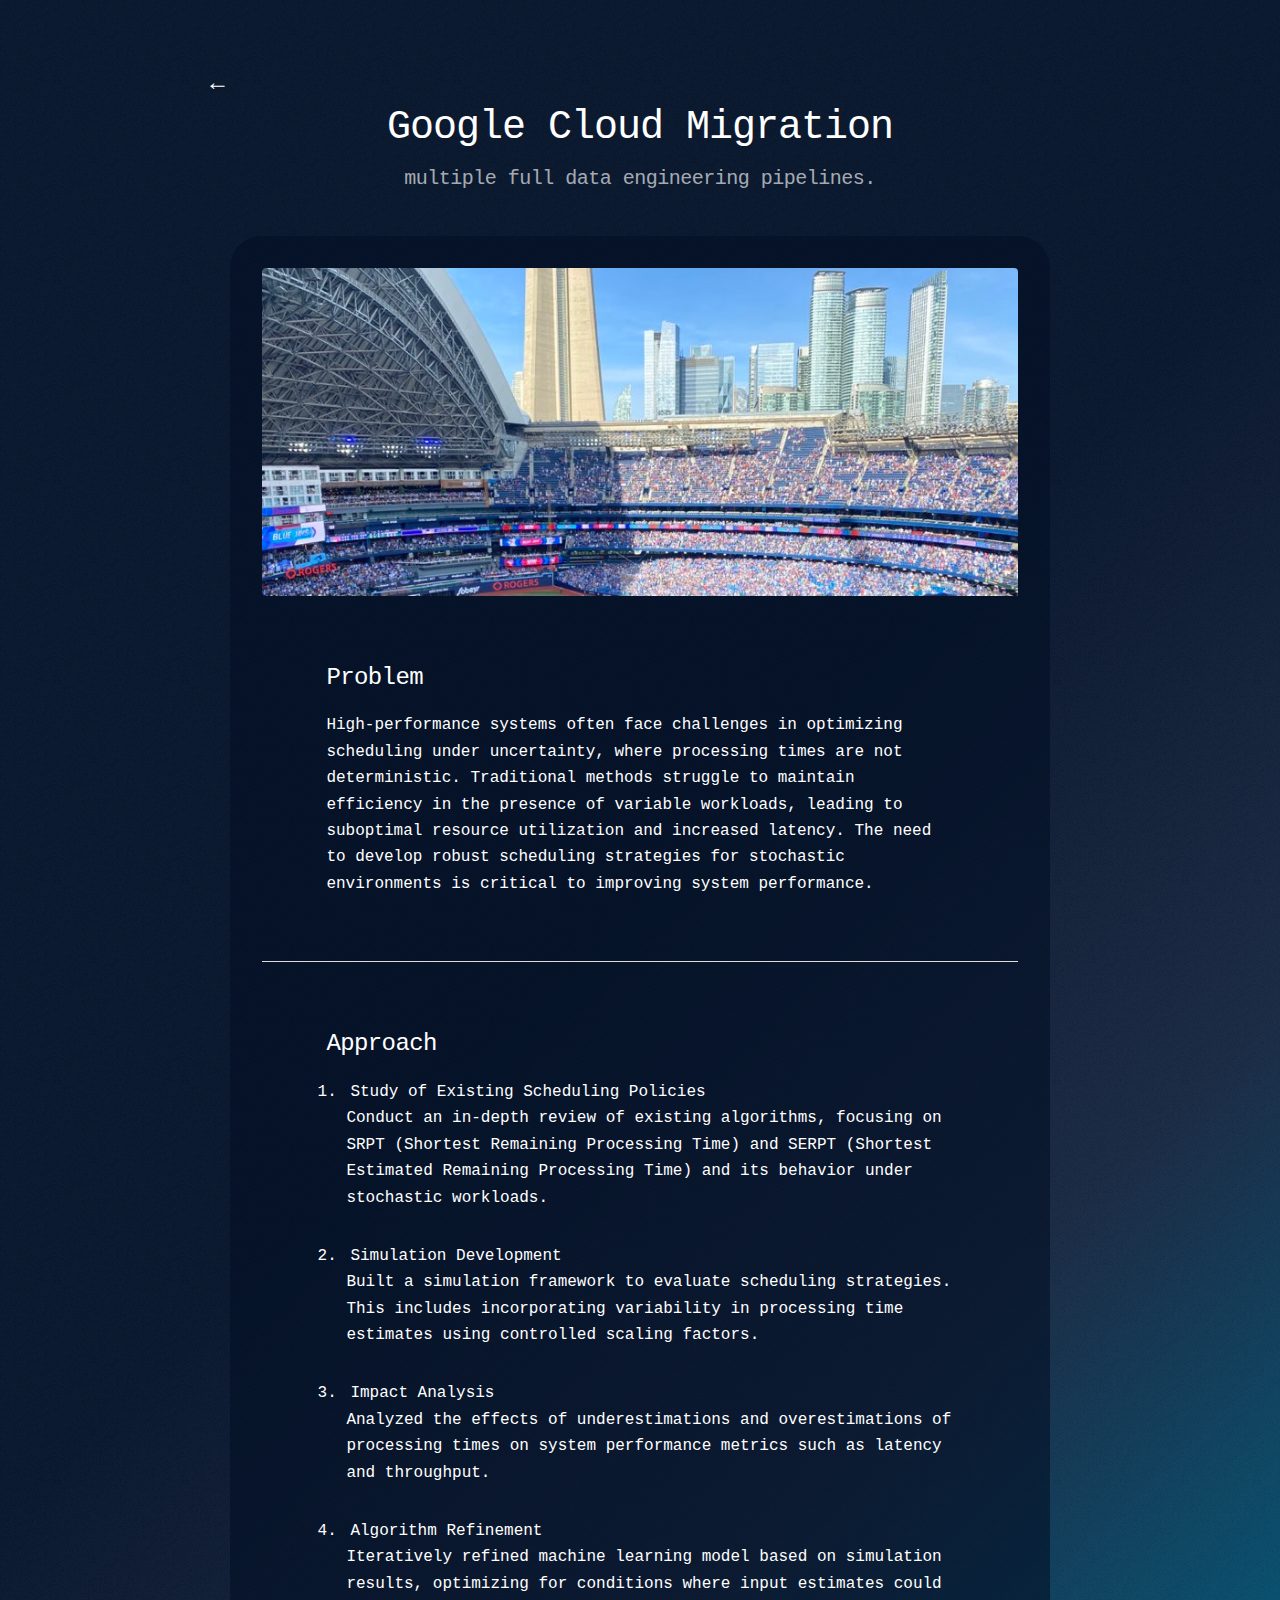
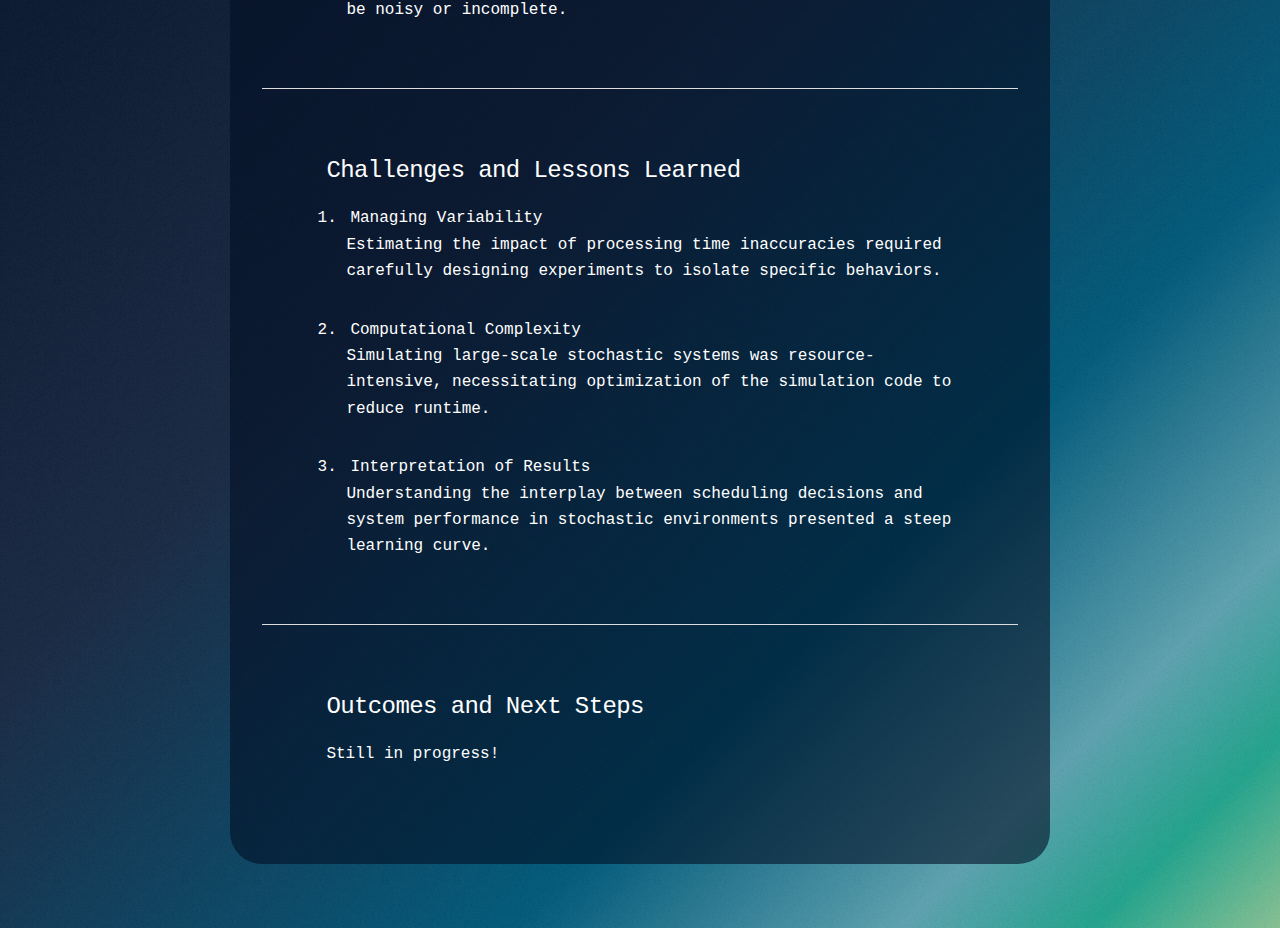
==== bell.html @ 7e15ec97 "Adding some new changes and projects." ====
<!DOCTYPE HTML>
<html>
	<head>
		<title>Google Cloud Migration</title>
		<meta charset="utf-8" />
		<meta name="viewport" content="width=device-width, initial-scale=1, user-scalable=no" />
		<link rel="stylesheet" href="assets/css/main.css" />
		<noscript><link rel="stylesheet" href="assets/css/noscript.css" /></noscript>
	</head>
	<body class="is-preload">

		<!-- Wrapper -->
			<div id="wrapper">

				<!-- Header -->
				<header id="header">
					<a href="index.html" class="back-arrow" aria-label="Back to Home">&#8592;</a>
					<h1>Google Cloud Migration</h1>
					<p>multiple full data engineering pipelines.</p>
				</header>

				<!-- Main -->
					<div id="main">
						<!-- <section id="Summary">
							<h3>Summary</h3>
							<ul>Tech Stack: Python, TensorFlow, Pandas, Seaborn, JupyterLab</ul>
							<ul>Impact: What does it do here? </ul>
						</section> -->
						<!-- Content -->
						<section id="Problem" class="main">
							<span class="image main"><img src="images/bg2.jpg" alt="" /></span>
							<h2>Problem</h2>
								<p>High-performance systems often face challenges in optimizing scheduling under uncertainty, where processing times are not deterministic. Traditional methods struggle to maintain efficiency in the presence of variable workloads, leading to suboptimal resource utilization and increased latency. The need to develop robust scheduling strategies for stochastic environments is critical to improving system performance.</p>
							</section>
							<section id="Approach" class="main">
								<h2>Approach</h2>
								<ol>
									<li><b>Study of Existing Scheduling Policies</b></li>
									<p>Conduct an in-depth review of existing algorithms, focusing on SRPT (Shortest Remaining Processing Time) and SERPT (Shortest Estimated Remaining Processing Time) and its behavior under stochastic workloads.</p>
									<li><b>Simulation Development</b></li>
									<p>Built a simulation framework to evaluate scheduling strategies. This includes incorporating variability in processing time estimates using controlled scaling factors.</p>
									<li><b>Impact Analysis</b></li>
									<p>Analyzed the effects of underestimations and overestimations of processing times on system performance metrics such as latency and throughput.</p>
									<li><b>Algorithm Refinement</b></li>
									<p>Iteratively refined machine learning model based on simulation results, optimizing for conditions where input estimates could be noisy or incomplete.</p>
								</ol>
							</section>
							<section id="Challenges and Lessons Learned" class="main">
								<h2>Challenges and Lessons Learned</h2>
								<ol>
									<li><b>Managing Variability</b></li>
									<p>Estimating the impact of processing time inaccuracies required carefully designing experiments to isolate specific behaviors.</p>
									<li><b>Computational Complexity</b></li>
									<p>Simulating large-scale stochastic systems was resource-intensive, necessitating optimization of the simulation code to reduce runtime.</p>
									<li><b>Interpretation of Results</b></li>
									<p>Understanding the interplay between scheduling decisions and system performance in stochastic environments presented a steep learning curve.</p>
								</ol>
							</section>
							<section id="Outcomes and Next Steps" class="main">
								<h2>Outcomes and Next Steps</h2>
								<p>Still in progress!</p>
								<!-- <h3>Outcomes</h3>
								<ol>
									<li><b>Developed Advanced Scheduling Models</b></li>
									<p>Designed and analyzed scheduling algorithms such as SRPT for stochastic systems, considering variability in job size estimates.</p>
									<li><b>Impact Analysis of Estimate Errors</b></li>
									<p>Evaluated the effects of underestimations and overestimations in processing time predictions on system performance.</p>
									<li><b>Simulation Framework</b></li>
									<p>Built a simulation environment to test scheduling policies under varying stochastic conditions, enabling validation and performance tuning.</p>
									<li><b>Insights into System Behavior</b></li>
									<p>Generated actionable insights into how inaccuracies in processing time estimation affect scheduling efficiency and overall system behavior.</p>
								</ol>
								<h3>Next Steps</h3>
								<ol>
									<li><b>Refine Scheduling Algorithms</b></li>
									<p>Optimize algorithms to handle a wider range of stochastic workloads, focusing on resilience to estimation errors and dynamic changes in system conditions.</p>
									<li><b>Expand Analytical Models</b></li>
									<p>Develop mathematical models to better understand the interplay between scheduling policies, variability, and system performance.</p>
									<li><b>Real-World Integration</b></li>
									<p>Collaborate with industry partners to apply scheduling techniques in real-world stochastic systems, such as cloud computing or manufacturing.</p>
									<li><b>Publish Findings</b></li>
									<p>Share insights through academic papers, workshops, or conferences to contribute to the field of high-performance scheduling.</p>
									<li><b>Generalization and Scalability</b></li>
									<p>Extend findings to other scheduling paradigms and large-scale systems to ensure broad applicability and scalability.</p>
								</ol> -->
							</section>
					</div>

			</div>

			<div style="height: 4rem;"></div>

		<!-- Scripts -->
			<script src="assets/js/jquery.min.js"></script>
			<script src="assets/js/jquery.scrollex.min.js"></script>
			<script src="assets/js/jquery.scrolly.min.js"></script>
			<script src="assets/js/browser.min.js"></script>
			<script src="assets/js/breakpoints.min.js"></script>
			<script src="assets/js/util.js"></script>
			<script src="assets/js/main.js"></script>

	</body>
</html>
---- assets/css/main.css ----
@import url(fontawesome-all.min.css);
@import 'https://fonts.googleapis.com/css?family=Source+Sans+Pro:300,400';

html, body, div, span, applet, object,
iframe, h1, h2, h3, h4, h5, h6, p, blockquote,
pre, a, abbr, acronym, address, big, cite,
code, del, dfn, em, img, ins, kbd, q, s, samp,
small, strike, strong, sub, sup, tt, var, b,
u, i, center, dl, dt, dd, ol, ul, li, fieldset,
form, label, legend, table, caption, tbody,
tfoot, thead, tr, th, td, article, aside,
canvas, details, embed, figure, figcaption,
footer, header, hgroup, menu, output, ruby,
section, summary, time, mark, audio, video {
	margin: 0;
	padding: 0;
	border: 0;
	font-size: 100%;
	font: inherit;
	vertical-align: baseline;}

article, aside, details, figcaption, figure,
footer, header, hgroup, menu, section {
	display: block;}

#header {
	text-align: center;
	font-family: 'Source Code Pro', monospace;
}

#header-content {
    display: block; /* Ensure it's displayed */
    text-align: center; /* Center the text */
    padding: 3em 0; /* Add padding for spacing */
    background-color: rgba(255, 255, 255, 0); /* Optional: translucent background */
    z-index: 1000; /* Ensure it's above other content */
}

#name-header {
    font-family: 'Source Code Pro', monospace; 
    font-size: 8vw !important;
    margin: 0; /* Removes default margin */
    padding-top: 0em; /* Adds space above the name */
}

#typing-effect {
    font-family: 'Source Code Pro', monospace; 
    font-size: 4vw !important;
    border-right: 2px solid black; 
    /* overflow: hidden;  */
    display: inline-block; 
    word-wrap: break-word; 
    margin: 0; /* Removes default margin */
    padding-bottom: 3em; /* Adds space below the description 5.5 */
}

ul.features {
    display: flex;
    flex-wrap: wrap;  /* Allow wrapping if necessary */
    justify-content: space-evenly;  /* Center items horizontally */
    padding: 0 2em 0 0;
    margin: 0;
    list-style-type: none;
}

ul.features li {
    display: flex;
    flex-direction: column;
    align-items: center;  /* Center only the icons horizontally */
    margin: 1rem;
    width: 250px; /* Set a fixed width for consistency */
}

.project-content .icon {
    font-size: 3rem;  /* Adjust the icon size */
    margin-bottom: 1rem;  /* Add space between icon and text */
    align-self: center;  /* Center the icon horizontally within its container */
}

.project-content .icon.major{
    font-size: 3rem;  /* Adjust the icon size */
    margin-bottom: 1rem;  /* Add space between icon and text */
    align-self: center;  /* Center the icon horizontally within its container */
}

.project-content {
    display: flex;               /* Enable flexbox */
    flex-direction: column;      /* Stack children vertically */
    height: 100%;                /* Make it full height of the parent */
}

.project-content h3 {
    margin: 0;                  /* Remove default margin */
    padding-bottom: 0.5em;      /* Add space below h3 */
    text-align: center;         /* Center align h3 */
}

.project-content p {
    margin: 0;                  /* Remove default margin */
    padding-top: 0.5em; 
    text-align: left;           /* Add space above p */
}

/* Styles specific to the <a> inside <h3> */
.project-content h3 a {
    border-bottom: 1px solid #fff; /* Add a bottom border to the link in h3 */
    padding-bottom: 1px;           /* Space between text and border */
    text-decoration: none;          /* Remove underline from the link */
    color: #fff;                   /* Default text color */
    transition: color 0.3s ease;   /* Smooth color transition */
}

/* Hover effect specifically for <a> inside <h3> */
.project-content h3 a:hover {
    color: #bbb !important;                   /* Change text color on hover */
    border-color: #bbb;            /* Change border color on hover */
}

/* Styles for other <a> tags in project-content */
.project-content a {
    border-bottom: none;           /* No bottom border for other <a> tags */
    text-decoration: none;          /* Remove underline from other links */
    color: inherit;                /* Inherit color from parent */
	text-align: none;
}

.project-content a span {
    display: block;
    text-align: center;
    margin: 0 auto;
}

#main .main-nav {
    text-align: left;       /* Aligns text to the left */
    padding-left: 1em;      /* Adds a bit of padding to the left */
}

#main .cert-list {
    text-align: left;       /* Aligns text to the left */
    padding-left: 1em;      /* Adds a bit of padding to the left */
}

#main .cert-list a {
	border-bottom: none;
} 

#main .cert-list a:hover {
	color: #bbb !important;                   /* Change text color on hover */
    border-color: #bbb;            /* Change border color on hover */
} 


/* Fade-in and fade-out animations */
@keyframes fadeIn {
    from { opacity: 0; }
    to { opacity: 1; }
}

@keyframes fadeOut {
    from { opacity: 1; }
    to { opacity: 0; }
}

@keyframes fadeInOut {
    0% { opacity: 0; }
    25% { opacity: 1; }
    75% { opacity: 1; }
    100% { opacity: 0; }
}

#logo-container {
    animation: fadeInOut 3s forwards; 
}

body {
	line-height: 1;
}

body {
    scrollbar-width: none; /* Firefox */
    overflow-y: scroll;
}

ol, ul {
	list-style: none;
}

blockquote, q {
	quotes: none;
}

	blockquote:before, blockquote:after, q:before, q:after {
		content: '';
		content: none;
	}

table {
	border-collapse: collapse;
	border-spacing: 0;
}

body {
	-webkit-text-size-adjust: none;
}

mark {
	background-color: transparent;
	color: inherit;
}

input::-moz-focus-inner {
	border: 0;
	padding: 0;
}

input, select, textarea {
	-moz-appearance: none;
	-webkit-appearance: none;
	-ms-appearance: none;
	appearance: none;
}

/* Basic */

	@-ms-viewport {
		width: device-width;
	}

	body {
		-ms-overflow-style: scrollbar;
	}

	@media screen and (max-width: 480px) {

		html, body {
			min-width: 320px;
		}
	}

	html {
		box-sizing: border-box;
	}

	*, *:before, *:after {
		box-sizing: inherit;
	}

	body.is-preload *, body.is-preload *:before, body.is-preload *:after {
		-moz-animation: none !important;
		-webkit-animation: none !important;
		-ms-animation: none !important;
		animation: none !important;
		-moz-transition: none !important;
		-webkit-transition: none !important;
		-ms-transition: none !important;
		transition: none !important;
	}

/* Type */

	body {
		background-color: #080755;
		color: rgba(255, 255, 255, 0.65);
	}

	body, input, select, textarea {
		font-family: 'Source Code Pro', monospace;;
		font-size: 17pt;
		font-weight: 300;
		line-height: 1.65;
	}

		@media screen and (max-width: 1680px) {

			body, input, select, textarea {
				font-size: 14pt;
			}

		}

		@media screen and (max-width: 1280px) {

			body, input, select, textarea {
				font-size: 12pt;
			}

		}

		@media screen and (max-width: 360px) {

			body, input, select, textarea {
				font-size: 11pt;
			}

		}

	a {
		-moz-transition: color 0.2s ease, border-bottom 0.2s ease;
		-webkit-transition: color 0.2s ease, border-bottom 0.2s ease;
		-ms-transition: color 0.2s ease, border-bottom 0.2s ease;
		transition: color 0.2s ease, border-bottom 0.2s ease;
		text-decoration: none;
		border-bottom: dotted 1px;
		color: inherit;
	}

		a:hover {
			border-bottom-color: transparent;
			text-decoration: none;
		}

	strong, b {
		font-weight: 400;
	}

	em, i {
		font-style: italic;
	}

	p {
		margin: 0 0 2em 0;
	}

		p.content {
			-moz-columns: 20em 2;
			-webkit-columns: 20em 2;
			-ms-columns: 20em 2;
			columns: 20em 2;
			-moz-column-gap: 2em;
			-webkit-column-gap: 2em;
			-ms-column-gap: 2em;
			column-gap: 2em;
			text-align: justify;
		}

	h1, h2, h3, h4, h5, h6 {
		font-weight: 300;
		line-height: 1.5;
		margin: 0 0 0.7em 0;
		letter-spacing: -0.025em;
	}

		h1 a, h2 a, h3 a, h4 a, h5 a, h6 a {
			color: inherit;
			text-decoration: none;
		}

	h1 {
		font-size: 2.5em;
		line-height: 1.2;
	}

	h2 {
		font-size: 1.5em;
	}

	h3 {
		font-size: 1.25em;
	}

	h4 {
		font-size: 1.1em;
	}

	h5 {
		font-size: 0.9em;
	}

	h6 {
		font-size: 0.7em;
	}

	@media screen and (max-width: 736px) {

		h1 {
			font-size: 2em;
		}

	}

	sub {
		font-size: 0.8em;
		position: relative;
		top: 0.5em;
	}

	sup {
		font-size: 0.8em;
		position: relative;
		top: -0.5em;
	}

	blockquote {
		border-left: solid 4px;
		font-style: italic;
		margin: 0 0 2em 0;
		padding: 0.5em 0 0.5em 2em;
	}

	code {
		border-radius: 8px;
		border: solid 1px;
		font-family: "Courier New", monospace;
		font-size: 0.9em;
		margin: 0 0.25em;
		padding: 0.25em 0.65em;
	}

	pre {
		-webkit-overflow-scrolling: touch;
		font-family: "Courier New", monospace;
		font-size: 0.9em;
		margin: 0 0 2em 0;
	}

		pre code {
			display: block;
			line-height: 1.75;
			padding: 1em 1.5em;
			overflow-x: auto;
		}

	hr {
		border: 0;
		border-bottom: solid 1px;
		margin: 2em 0;
	}

		hr.major {
			margin: 3em 0;
		}

	.align-left {
		text-align: left;
	}

	.align-center {
		text-align: center;
	}

	.align-right {
		text-align: right;
	}

	input, select, textarea {
		color: #ffffff;
	}

	a:hover {
		color: #ffffff;
		text-decoration: none;
	}

	strong, b {
		color: #ffffff;
	}

	h1, h2, h3, h4, h5, h6 {
		color: #ffffff;
	}

	blockquote {
		border-left-color: rgba(255, 255, 255, 0.35);
	}

	code {
		background: rgba(255, 255, 255, 0.075);
		border-color: rgba(255, 255, 255, 0.35);
	}

	hr {
		border-bottom-color: rgba(255, 255, 255, 0.35);
	}

/* Row */

	.row {
		display: flex;
		flex-wrap: wrap;
		box-sizing: border-box;
		align-items: stretch;
	}

		.row > * {
			box-sizing: border-box;
		}

		.row.gtr-uniform > * > :last-child {
			margin-bottom: 0;
		}

		.row.aln-left {
			justify-content: flex-start;
		}

		.row.aln-center {
			justify-content: center;
		}

		.row.aln-right {
			justify-content: flex-end;
		}

		.row.aln-top {
			align-items: flex-start;
		}

		.row.aln-middle {
			align-items: center;
		}

		.row.aln-bottom {
			align-items: flex-end;
		}

		.row > .imp {
			order: -1;
		}

		.row > .col-1 {
			width: 8.33333%;
		}

		.row > .off-1 {
			margin-left: 8.33333%;
		}

		.row > .col-2 {
			width: 16.66667%;
		}

		.row > .off-2 {
			margin-left: 16.66667%;
		}

		.row > .col-3 {
			width: 25%;
		}

		.row > .off-3 {
			margin-left: 25%;
		}

		.row > .col-4 {
			width: 33.33333%;
		}

		.row > .off-4 {
			margin-left: 33.33333%;
		}

		.row > .col-5 {
			width: 41.66667%;
		}

		.row > .off-5 {
			margin-left: 41.66667%;
		}

		.row > .col-6 {
			width: 50%;
		}

		.row > .off-6 {
			margin-left: 50%;
		}

		.row > .col-7 {
			width: 58.33333%;
		}

		.row > .off-7 {
			margin-left: 58.33333%;
		}

		.row > .col-8 {
			width: 66.66667%;
		}

		.row > .off-8 {
			margin-left: 66.66667%;
		}

		.row > .col-9 {
			width: 75%;
		}

		.row > .off-9 {
			margin-left: 75%;
		}

		.row > .col-10 {
			width: 83.33333%;
		}

		.row > .off-10 {
			margin-left: 83.33333%;
		}

		.row > .col-11 {
			width: 91.66667%;
		}

		.row > .off-11 {
			margin-left: 91.66667%;
		}

		.row > .col-12 {
			width: 100%;
		}

		.row > .off-12 {
			margin-left: 100%;
		}

		.row.gtr-0 {
			margin-top: 0;
			margin-left: 0em;
		}

			.row.gtr-0 > * {
				padding: 0 0 0 0em;
			}

			.row.gtr-0.gtr-uniform {
				margin-top: 0em;
			}

				.row.gtr-0.gtr-uniform > * {
					padding-top: 0em;
				}

		.row.gtr-25 {
			margin-top: 0;
			margin-left: -0.375em;
		}

			.row.gtr-25 > * {
				padding: 0 0 0 0.375em;
			}

			.row.gtr-25.gtr-uniform {
				margin-top: -0.375em;
			}

				.row.gtr-25.gtr-uniform > * {
					padding-top: 0.375em;
				}

		.row.gtr-50 {
			margin-top: 0;
			margin-left: -0.75em;
		}

			.row.gtr-50 > * {
				padding: 0 0 0 0.75em;
			}

			.row.gtr-50.gtr-uniform {
				margin-top: -0.75em;
			}

				.row.gtr-50.gtr-uniform > * {
					padding-top: 0.75em;
				}

		.row {
			margin-top: 0;
			margin-left: -1.5em;
		}

			.row > * {
				padding: 0 0 0 1.5em;
			}

			.row.gtr-uniform {
				margin-top: -1.5em;
			}

				.row.gtr-uniform > * {
					padding-top: 1.5em;
				}

		.row.gtr-150 {
			margin-top: 0;
			margin-left: -2.25em;
		}

			.row.gtr-150 > * {
				padding: 0 0 0 2.25em;
			}

			.row.gtr-150.gtr-uniform {
				margin-top: -2.25em;
			}

				.row.gtr-150.gtr-uniform > * {
					padding-top: 2.25em;
				}

		.row.gtr-200 {
			margin-top: 0;
			margin-left: -3em;
		}

			.row.gtr-200 > * {
				padding: 0 0 0 3em;
			}

			.row.gtr-200.gtr-uniform {
				margin-top: -3em;
			}

				.row.gtr-200.gtr-uniform > * {
					padding-top: 3em;
				}

		@media screen and (max-width: 1680px) {

			.row {
				display: flex;
				flex-wrap: wrap;
				box-sizing: border-box;
				align-items: stretch;
			}

				.row > * {
					box-sizing: border-box;
				}

				.row.gtr-uniform > * > :last-child {
					margin-bottom: 0;
				}

				.row.aln-left {
					justify-content: flex-start;
				}

				.row.aln-center {
					justify-content: center;
				}

				.row.aln-right {
					justify-content: flex-end;
				}

				.row.aln-top {
					align-items: flex-start;
				}

				.row.aln-middle {
					align-items: center;
				}

				.row.aln-bottom {
					align-items: flex-end;
				}

				.row > .imp-xlarge {
					order: -1;
				}

				.row > .col-1-xlarge {
					width: 8.33333%;
				}

				.row > .off-1-xlarge {
					margin-left: 8.33333%;
				}

				.row > .col-2-xlarge {
					width: 16.66667%;
				}

				.row > .off-2-xlarge {
					margin-left: 16.66667%;
				}

				.row > .col-3-xlarge {
					width: 25%;
				}

				.row > .off-3-xlarge {
					margin-left: 25%;
				}

				.row > .col-4-xlarge {
					width: 33.33333%;
				}

				.row > .off-4-xlarge {
					margin-left: 33.33333%;
				}

				.row > .col-5-xlarge {
					width: 41.66667%;
				}

				.row > .off-5-xlarge {
					margin-left: 41.66667%;
				}

				.row > .col-6-xlarge {
					width: 50%;
				}

				.row > .off-6-xlarge {
					margin-left: 50%;
				}

				.row > .col-7-xlarge {
					width: 58.33333%;
				}

				.row > .off-7-xlarge {
					margin-left: 58.33333%;
				}

				.row > .col-8-xlarge {
					width: 66.66667%;
				}

				.row > .off-8-xlarge {
					margin-left: 66.66667%;
				}

				.row > .col-9-xlarge {
					width: 75%;
				}

				.row > .off-9-xlarge {
					margin-left: 75%;
				}

				.row > .col-10-xlarge {
					width: 83.33333%;
				}

				.row > .off-10-xlarge {
					margin-left: 83.33333%;
				}

				.row > .col-11-xlarge {
					width: 91.66667%;
				}

				.row > .off-11-xlarge {
					margin-left: 91.66667%;
				}

				.row > .col-12-xlarge {
					width: 100%;
				}

				.row > .off-12-xlarge {
					margin-left: 100%;
				}

				.row.gtr-0 {
					margin-top: 0;
					margin-left: 0em;
				}

					.row.gtr-0 > * {
						padding: 0 0 0 0em;
					}

					.row.gtr-0.gtr-uniform {
						margin-top: 0em;
					}

						.row.gtr-0.gtr-uniform > * {
							padding-top: 0em;
						}

				.row.gtr-25 {
					margin-top: 0;
					margin-left: -0.375em;
				}

					.row.gtr-25 > * {
						padding: 0 0 0 0.375em;
					}

					.row.gtr-25.gtr-uniform {
						margin-top: -0.375em;
					}

						.row.gtr-25.gtr-uniform > * {
							padding-top: 0.375em;
						}

				.row.gtr-50 {
					margin-top: 0;
					margin-left: -0.75em;
				}

					.row.gtr-50 > * {
						padding: 0 0 0 0.75em;
					}

					.row.gtr-50.gtr-uniform {
						margin-top: -0.75em;
					}

						.row.gtr-50.gtr-uniform > * {
							padding-top: 0.75em;
						}

				.row {
					margin-top: 0;
					margin-left: -1.5em;
				}

					.row > * {
						padding: 0 0 0 1.5em;
					}

					.row.gtr-uniform {
						margin-top: -1.5em;
					}

						.row.gtr-uniform > * {
							padding-top: 1.5em;
						}

				.row.gtr-150 {
					margin-top: 0;
					margin-left: -2.25em;
				}

					.row.gtr-150 > * {
						padding: 0 0 0 2.25em;
					}

					.row.gtr-150.gtr-uniform {
						margin-top: -2.25em;
					}

						.row.gtr-150.gtr-uniform > * {
							padding-top: 2.25em;
						}

				.row.gtr-200 {
					margin-top: 0;
					margin-left: -3em;
				}

					.row.gtr-200 > * {
						padding: 0 0 0 3em;
					}

					.row.gtr-200.gtr-uniform {
						margin-top: -3em;
					}

						.row.gtr-200.gtr-uniform > * {
							padding-top: 3em;
						}

		}

		@media screen and (max-width: 1280px) {

			.row {
				display: flex;
				flex-wrap: wrap;
				box-sizing: border-box;
				align-items: stretch;
			}

				.row > * {
					box-sizing: border-box;
				}

				.row.gtr-uniform > * > :last-child {
					margin-bottom: 0;
				}

				.row.aln-left {
					justify-content: flex-start;
				}

				.row.aln-center {
					justify-content: center;
				}

				.row.aln-right {
					justify-content: flex-end;
				}

				.row.aln-top {
					align-items: flex-start;
				}

				.row.aln-middle {
					align-items: center;
				}

				.row.aln-bottom {
					align-items: flex-end;
				}

				.row > .imp-large {
					order: -1;
				}

				.row > .col-1-large {
					width: 8.33333%;
				}

				.row > .off-1-large {
					margin-left: 8.33333%;
				}

				.row > .col-2-large {
					width: 16.66667%;
				}

				.row > .off-2-large {
					margin-left: 16.66667%;
				}

				.row > .col-3-large {
					width: 25%;
				}

				.row > .off-3-large {
					margin-left: 25%;
				}

				.row > .col-4-large {
					width: 33.33333%;
				}

				.row > .off-4-large {
					margin-left: 33.33333%;
				}

				.row > .col-5-large {
					width: 41.66667%;
				}

				.row > .off-5-large {
					margin-left: 41.66667%;
				}

				.row > .col-6-large {
					width: 50%;
				}

				.row > .off-6-large {
					margin-left: 50%;
				}

				.row > .col-7-large {
					width: 58.33333%;
				}

				.row > .off-7-large {
					margin-left: 58.33333%;
				}

				.row > .col-8-large {
					width: 66.66667%;
				}

				.row > .off-8-large {
					margin-left: 66.66667%;
				}

				.row > .col-9-large {
					width: 75%;
				}

				.row > .off-9-large {
					margin-left: 75%;
				}

				.row > .col-10-large {
					width: 83.33333%;
				}

				.row > .off-10-large {
					margin-left: 83.33333%;
				}

				.row > .col-11-large {
					width: 91.66667%;
				}

				.row > .off-11-large {
					margin-left: 91.66667%;
				}

				.row > .col-12-large {
					width: 100%;
				}

				.row > .off-12-large {
					margin-left: 100%;
				}

				.row.gtr-0 {
					margin-top: 0;
					margin-left: 0em;
				}

					.row.gtr-0 > * {
						padding: 0 0 0 0em;
					}

					.row.gtr-0.gtr-uniform {
						margin-top: 0em;
					}

						.row.gtr-0.gtr-uniform > * {
							padding-top: 0em;
						}

				.row.gtr-25 {
					margin-top: 0;
					margin-left: -0.375em;
				}

					.row.gtr-25 > * {
						padding: 0 0 0 0.375em;
					}

					.row.gtr-25.gtr-uniform {
						margin-top: -0.375em;
					}

						.row.gtr-25.gtr-uniform > * {
							padding-top: 0.375em;
						}

				.row.gtr-50 {
					margin-top: 0;
					margin-left: -0.75em;
				}

					.row.gtr-50 > * {
						padding: 0 0 0 0.75em;
					}

					.row.gtr-50.gtr-uniform {
						margin-top: -0.75em;
					}

						.row.gtr-50.gtr-uniform > * {
							padding-top: 0.75em;
						}

				.row {
					margin-top: 0;
					margin-left: -1.5em;
				}

					.row > * {
						padding: 0 0 0 1.5em;
					}

					.row.gtr-uniform {
						margin-top: -1.5em;
					}

						.row.gtr-uniform > * {
							padding-top: 1.5em;
						}

				.row.gtr-150 {
					margin-top: 0;
					margin-left: -2.25em;
				}

					.row.gtr-150 > * {
						padding: 0 0 0 2.25em;
					}

					.row.gtr-150.gtr-uniform {
						margin-top: -2.25em;
					}

						.row.gtr-150.gtr-uniform > * {
							padding-top: 2.25em;
						}

				.row.gtr-200 {
					margin-top: 0;
					margin-left: -3em;
				}

					.row.gtr-200 > * {
						padding: 0 0 0 3em;
					}

					.row.gtr-200.gtr-uniform {
						margin-top: -3em;
					}

						.row.gtr-200.gtr-uniform > * {
							padding-top: 3em;
						}

		}

		@media screen and (max-width: 980px) {

			.row {
				display: flex;
				flex-wrap: wrap;
				box-sizing: border-box;
				align-items: stretch;
			}

				.row > * {
					box-sizing: border-box;
				}

				.row.gtr-uniform > * > :last-child {
					margin-bottom: 0;
				}

				.row.aln-left {
					justify-content: flex-start;
				}

				.row.aln-center {
					justify-content: center;
				}

				.row.aln-right {
					justify-content: flex-end;
				}

				.row.aln-top {
					align-items: flex-start;
				}

				.row.aln-middle {
					align-items: center;
				}

				.row.aln-bottom {
					align-items: flex-end;
				}

				.row > .imp-medium {
					order: -1;
				}

				.row > .col-1-medium {
					width: 8.33333%;
				}

				.row > .off-1-medium {
					margin-left: 8.33333%;
				}

				.row > .col-2-medium {
					width: 16.66667%;
				}

				.row > .off-2-medium {
					margin-left: 16.66667%;
				}

				.row > .col-3-medium {
					width: 25%;
				}

				.row > .off-3-medium {
					margin-left: 25%;
				}

				.row > .col-4-medium {
					width: 33.33333%;
				}

				.row > .off-4-medium {
					margin-left: 33.33333%;
				}

				.row > .col-5-medium {
					width: 41.66667%;
				}

				.row > .off-5-medium {
					margin-left: 41.66667%;
				}

				.row > .col-6-medium {
					width: 50%;
				}

				.row > .off-6-medium {
					margin-left: 50%;
				}

				.row > .col-7-medium {
					width: 58.33333%;
				}

				.row > .off-7-medium {
					margin-left: 58.33333%;
				}

				.row > .col-8-medium {
					width: 66.66667%;
				}

				.row > .off-8-medium {
					margin-left: 66.66667%;
				}

				.row > .col-9-medium {
					width: 75%;
				}

				.row > .off-9-medium {
					margin-left: 75%;
				}

				.row > .col-10-medium {
					width: 83.33333%;
				}

				.row > .off-10-medium {
					margin-left: 83.33333%;
				}

				.row > .col-11-medium {
					width: 91.66667%;
				}

				.row > .off-11-medium {
					margin-left: 91.66667%;
				}

				.row > .col-12-medium {
					width: 100%;
				}

				.row > .off-12-medium {
					margin-left: 100%;
				}

				.row.gtr-0 {
					margin-top: 0;
					margin-left: 0em;
				}

					.row.gtr-0 > * {
						padding: 0 0 0 0em;
					}

					.row.gtr-0.gtr-uniform {
						margin-top: 0em;
					}

						.row.gtr-0.gtr-uniform > * {
							padding-top: 0em;
						}

				.row.gtr-25 {
					margin-top: 0;
					margin-left: -0.375em;
				}

					.row.gtr-25 > * {
						padding: 0 0 0 0.375em;
					}

					.row.gtr-25.gtr-uniform {
						margin-top: -0.375em;
					}

						.row.gtr-25.gtr-uniform > * {
							padding-top: 0.375em;
						}

				.row.gtr-50 {
					margin-top: 0;
					margin-left: -0.75em;
				}

					.row.gtr-50 > * {
						padding: 0 0 0 0.75em;
					}

					.row.gtr-50.gtr-uniform {
						margin-top: -0.75em;
					}

						.row.gtr-50.gtr-uniform > * {
							padding-top: 0.75em;
						}

				.row {
					margin-top: 0;
					margin-left: -1.5em;
				}

					.row > * {
						padding: 0 0 0 1.5em;
					}

					.row.gtr-uniform {
						margin-top: -1.5em;
					}

						.row.gtr-uniform > * {
							padding-top: 1.5em;
						}

				.row.gtr-150 {
					margin-top: 0;
					margin-left: -2.25em;
				}

					.row.gtr-150 > * {
						padding: 0 0 0 2.25em;
					}

					.row.gtr-150.gtr-uniform {
						margin-top: -2.25em;
					}

						.row.gtr-150.gtr-uniform > * {
							padding-top: 2.25em;
						}

				.row.gtr-200 {
					margin-top: 0;
					margin-left: -3em;
				}

					.row.gtr-200 > * {
						padding: 0 0 0 3em;
					}

					.row.gtr-200.gtr-uniform {
						margin-top: -3em;
					}

						.row.gtr-200.gtr-uniform > * {
							padding-top: 3em;
						}

		}

		@media screen and (max-width: 736px) {

			.row {
				display: flex;
				flex-wrap: wrap;
				box-sizing: border-box;
				align-items: stretch;
			}

				.row > * {
					box-sizing: border-box;
				}

				.row.gtr-uniform > * > :last-child {
					margin-bottom: 0;
				}

				.row.aln-left {
					justify-content: flex-start;
				}

				.row.aln-center {
					justify-content: center;
				}

				.row.aln-right {
					justify-content: flex-end;
				}

				.row.aln-top {
					align-items: flex-start;
				}

				.row.aln-middle {
					align-items: center;
				}

				.row.aln-bottom {
					align-items: flex-end;
				}

				.row > .imp-small {
					order: -1;
				}

				.row > .col-1-small {
					width: 8.33333%;
				}

				.row > .off-1-small {
					margin-left: 8.33333%;
				}

				.row > .col-2-small {
					width: 16.66667%;
				}

				.row > .off-2-small {
					margin-left: 16.66667%;
				}

				.row > .col-3-small {
					width: 25%;
				}

				.row > .off-3-small {
					margin-left: 25%;
				}

				.row > .col-4-small {
					width: 33.33333%;
				}

				.row > .off-4-small {
					margin-left: 33.33333%;
				}

				.row > .col-5-small {
					width: 41.66667%;
				}

				.row > .off-5-small {
					margin-left: 41.66667%;
				}

				.row > .col-6-small {
					width: 50%;
				}

				.row > .off-6-small {
					margin-left: 50%;
				}

				.row > .col-7-small {
					width: 58.33333%;
				}

				.row > .off-7-small {
					margin-left: 58.33333%;
				}

				.row > .col-8-small {
					width: 66.66667%;
				}

				.row > .off-8-small {
					margin-left: 66.66667%;
				}

				.row > .col-9-small {
					width: 75%;
				}

				.row > .off-9-small {
					margin-left: 75%;
				}

				.row > .col-10-small {
					width: 83.33333%;
				}

				.row > .off-10-small {
					margin-left: 83.33333%;
				}

				.row > .col-11-small {
					width: 91.66667%;
				}

				.row > .off-11-small {
					margin-left: 91.66667%;
				}

				.row > .col-12-small {
					width: 100%;
				}

				.row > .off-12-small {
					margin-left: 100%;
				}

				.row.gtr-0 {
					margin-top: 0;
					margin-left: 0em;
				}

					.row.gtr-0 > * {
						padding: 0 0 0 0em;
					}

					.row.gtr-0.gtr-uniform {
						margin-top: 0em;
					}

						.row.gtr-0.gtr-uniform > * {
							padding-top: 0em;
						}

				.row.gtr-25 {
					margin-top: 0;
					margin-left: -0.25em;
				}

					.row.gtr-25 > * {
						padding: 0 0 0 0.25em;
					}

					.row.gtr-25.gtr-uniform {
						margin-top: -0.25em;
					}

						.row.gtr-25.gtr-uniform > * {
							padding-top: 0.25em;
						}

				.row.gtr-50 {
					margin-top: 0;
					margin-left: -0.5em;
				}

					.row.gtr-50 > * {
						padding: 0 0 0 0.5em;
					}

					.row.gtr-50.gtr-uniform {
						margin-top: -0.5em;
					}

						.row.gtr-50.gtr-uniform > * {
							padding-top: 0.5em;
						}

				.row {
					margin-top: 0;
					margin-left: -1em;
				}

					.row > * {
						padding: 0 0 0 1em;
					}

					.row.gtr-uniform {
						margin-top: -1em;
					}

						.row.gtr-uniform > * {
							padding-top: 1em;
						}

				.row.gtr-150 {
					margin-top: 0;
					margin-left: -1.5em;
				}

					.row.gtr-150 > * {
						padding: 0 0 0 1.5em;
					}

					.row.gtr-150.gtr-uniform {
						margin-top: -1.5em;
					}

						.row.gtr-150.gtr-uniform > * {
							padding-top: 1.5em;
						}

				.row.gtr-200 {
					margin-top: 0;
					margin-left: -2em;
				}

					.row.gtr-200 > * {
						padding: 0 0 0 2em;
					}

					.row.gtr-200.gtr-uniform {
						margin-top: -2em;
					}

						.row.gtr-200.gtr-uniform > * {
							padding-top: 2em;
						}

		}

		@media screen and (max-width: 480px) {

			.row {
				display: flex;
				flex-wrap: wrap;
				box-sizing: border-box;
				align-items: stretch;
			}

				.row > * {
					box-sizing: border-box;
				}

				.row.gtr-uniform > * > :last-child {
					margin-bottom: 0;
				}

				.row.aln-left {
					justify-content: flex-start;
				}

				.row.aln-center {
					justify-content: center;
				}

				.row.aln-right {
					justify-content: flex-end;
				}

				.row.aln-top {
					align-items: flex-start;
				}

				.row.aln-middle {
					align-items: center;
				}

				.row.aln-bottom {
					align-items: flex-end;
				}

				.row > .imp-xsmall {
					order: -1;
				}

				.row > .col-1-xsmall {
					width: 8.33333%;
				}

				.row > .off-1-xsmall {
					margin-left: 8.33333%;
				}

				.row > .col-2-xsmall {
					width: 16.66667%;
				}

				.row > .off-2-xsmall {
					margin-left: 16.66667%;
				}

				.row > .col-3-xsmall {
					width: 25%;
				}

				.row > .off-3-xsmall {
					margin-left: 25%;
				}

				.row > .col-4-xsmall {
					width: 33.33333%;
				}

				.row > .off-4-xsmall {
					margin-left: 33.33333%;
				}

				.row > .col-5-xsmall {
					width: 41.66667%;
				}

				.row > .off-5-xsmall {
					margin-left: 41.66667%;
				}

				.row > .col-6-xsmall {
					width: 50%;
				}

				.row > .off-6-xsmall {
					margin-left: 50%;
				}

				.row > .col-7-xsmall {
					width: 58.33333%;
				}

				.row > .off-7-xsmall {
					margin-left: 58.33333%;
				}

				.row > .col-8-xsmall {
					width: 66.66667%;
				}

				.row > .off-8-xsmall {
					margin-left: 66.66667%;
				}

				.row > .col-9-xsmall {
					width: 75%;
				}

				.row > .off-9-xsmall {
					margin-left: 75%;
				}

				.row > .col-10-xsmall {
					width: 83.33333%;
				}

				.row > .off-10-xsmall {
					margin-left: 83.33333%;
				}

				.row > .col-11-xsmall {
					width: 91.66667%;
				}

				.row > .off-11-xsmall {
					margin-left: 91.66667%;
				}

				.row > .col-12-xsmall {
					width: 100%;
				}

				.row > .off-12-xsmall {
					margin-left: 100%;
				}

				.row.gtr-0 {
					margin-top: 0;
					margin-left: 0em;
				}

					.row.gtr-0 > * {
						padding: 0 0 0 0em;
					}

					.row.gtr-0.gtr-uniform {
						margin-top: 0em;
					}

						.row.gtr-0.gtr-uniform > * {
							padding-top: 0em;
						}

				.row.gtr-25 {
					margin-top: 0;
					margin-left: -0.3125em;
				}

					.row.gtr-25 > * {
						padding: 0 0 0 0.3125em;
					}

					.row.gtr-25.gtr-uniform {
						margin-top: -0.3125em;
					}

						.row.gtr-25.gtr-uniform > * {
							padding-top: 0.3125em;
						}

				.row.gtr-50 {
					margin-top: 0;
					margin-left: -0.625em;
				}

					.row.gtr-50 > * {
						padding: 0 0 0 0.625em;
					}

					.row.gtr-50.gtr-uniform {
						margin-top: -0.625em;
					}

						.row.gtr-50.gtr-uniform > * {
							padding-top: 0.625em;
						}

				.row {
					margin-top: 0;
					margin-left: -1.25em;
				}

					.row > * {
						padding: 0 0 0 1.25em;
					}

					.row.gtr-uniform {
						margin-top: -1.25em;
					}

						.row.gtr-uniform > * {
							padding-top: 1.25em;
						}

				.row.gtr-150 {
					margin-top: 0;
					margin-left: -1.875em;
				}

					.row.gtr-150 > * {
						padding: 0 0 0 1.875em;
					}

					.row.gtr-150.gtr-uniform {
						margin-top: -1.875em;
					}

						.row.gtr-150.gtr-uniform > * {
							padding-top: 1.875em;
						}

				.row.gtr-200 {
					margin-top: 0;
					margin-left: -2.5em;
				}

					.row.gtr-200 > * {
						padding: 0 0 0 2.5em;
					}

					.row.gtr-200.gtr-uniform {
						margin-top: -2.5em;
					}

						.row.gtr-200.gtr-uniform > * {
							padding-top: 2.5em;
						}

		}

/* Box */

	.box {
		border-radius: 8px;
		border: solid;
		margin-bottom: 2em;
		padding: 1.5em;
	}

		.box > :last-child,
		.box > :last-child > :last-child,
		.box > :last-child > :last-child > :last-child {
			margin-bottom: 0;
		}

		.box.alt {
			border: 0;
			border-radius: 0;
			padding: 0;
		}

	.box {
		border-color: rgba(255, 255, 255, 0.35);
	}

/* Button */

	input[type="submit"],
	input[type="reset"],
	input[type="button"],
	button,
	.button {
		-moz-appearance: none;
		-webkit-appearance: none;
		-ms-appearance: none;
		appearance: none;
		-moz-transition: background-color 0.2s ease-in-out, color 0.2s ease-in-out;
		-webkit-transition: background-color 0.2s ease-in-out, color 0.2s ease-in-out;
		-ms-transition: background-color 0.2s ease-in-out, color 0.2s ease-in-out;
		transition: background-color 0.2s ease-in-out, color 0.2s ease-in-out;
		border-radius: 8px;
		border: 0;
		cursor: pointer;
		display: inline-block;
		font-weight: 300;
		height: 2.75em;
		line-height: 2.75em;
		min-width: 9.25em;
		padding: 0 1.5em;
		text-align: center;
		text-decoration: none;
		white-space: nowrap;
	}

		input[type="submit"].icon,
		input[type="reset"].icon,
		input[type="button"].icon,
		button.icon,
		.button.icon {
			padding-left: 1.35em;
		}

			input[type="submit"].icon:before,
			input[type="reset"].icon:before,
			input[type="button"].icon:before,
			button.icon:before,
			.button.icon:before {
				margin-right: 0.5em;
			}

		input[type="submit"].fit,
		input[type="reset"].fit,
		input[type="button"].fit,
		button.fit,
		.button.fit {
			width: 100%;
		}

		input[type="submit"].small,
		input[type="reset"].small,
		input[type="button"].small,
		button.small,
		.button.small {
			font-size: 0.8em;
		}

		input[type="submit"].large,
		input[type="reset"].large,
		input[type="button"].large,
		button.large,
		.button.large {
			font-size: 1.35em;
		}

		input[type="submit"].disabled, input[type="submit"]:disabled,
		input[type="reset"].disabled,
		input[type="reset"]:disabled,
		input[type="button"].disabled,
		input[type="button"]:disabled,
		button.disabled,
		button:disabled,
		.button.disabled,
		.button:disabled {
			pointer-events: none;
			opacity: 0.25;
		}

		@media screen and (max-width: 736px) {

			input[type="submit"],
			input[type="reset"],
			input[type="button"],
			button,
			.button {
				min-width: 0;
			}

		}

	input[type="submit"],
	input[type="reset"],
	input[type="button"],
	button,
	.button {
		background-color: transparent;
		box-shadow: inset 0 0 0 1px rgba(255, 255, 255, 0.35);
		color: #ffffff !important;
	}

		input[type="submit"]:hover,
		input[type="reset"]:hover,
		input[type="button"]:hover,
		button:hover,
		.button:hover {
			background-color: rgba(255, 255, 255, 0.075);
		}

		input[type="submit"]:active,
		input[type="reset"]:active,
		input[type="button"]:active,
		button:active,
		.button:active {
			background-color: rgba(255, 255, 255, 0.2);
		}

		input[type="submit"].icon:before,
		input[type="reset"].icon:before,
		input[type="button"].icon:before,
		button.icon:before,
		.button.icon:before {
			color: rgb(250, 248, 248);
		}

		input[type="submit"].primary,
		input[type="reset"].primary,
		input[type="button"].primary,
		button.primary,
		.button.primary {
			background-color: #8cc9f0;
			color: #ffffff !important;
			box-shadow: none;
		}

			input[type="submit"].primary:hover,
			input[type="reset"].primary:hover,
			input[type="button"].primary:hover,
			button.primary:hover,
			.button.primary:hover {
				background-color: #9acff2;
			}

			input[type="submit"].primary:active,
			input[type="reset"].primary:active,
			input[type="button"].primary:active,
			button.primary:active,
			.button.primary:active {
				background-color: #7ec3ee;
			}

			input[type="submit"].primary.icon:before,
			input[type="reset"].primary.icon:before,
			input[type="button"].primary.icon:before,
			button.primary.icon:before,
			.button.primary.icon:before {
				color: #ffffff !important;
			}

/* Form */

	form {
		margin: 0 0 2em 0;
	}

	label {
		display: block;
		font-size: 0.9em;
		font-weight: 400;
		margin: 0 0 1em 0;
	}

	input[type="text"],
	input[type="password"],
	input[type="email"],
	select,
	textarea {
		-moz-appearance: none;
		-webkit-appearance: none;
		-ms-appearance: none;
		appearance: none;
		border-radius: 8px;
		border: solid 1px;
		color: inherit;
		display: block;
		outline: 0;
		padding: 0 1em;
		text-decoration: none;
		width: 100%;
	}

		input[type="text"]:invalid,
		input[type="password"]:invalid,
		input[type="email"]:invalid,
		select:invalid,
		textarea:invalid {
			box-shadow: none;
		}

	select {
		background-size: 1.25rem;
		background-repeat: no-repeat;
		background-position: calc(100% - 1rem) center;
		height: 2.75em;
		padding-right: 2.75em;
		text-overflow: ellipsis;
	}

		select:focus::-ms-value {
			background-color: transparent;
		}

		select::-ms-expand {
			display: none;
		}

	input[type="text"],
	input[type="password"],
	input[type="email"],
	select {
		height: 2.75em;
	}

	textarea {
		padding: 0.75em 1em;
	}

	input[type="checkbox"],
	input[type="radio"] {
		-moz-appearance: none;
		-webkit-appearance: none;
		-ms-appearance: none;
		appearance: none;
		display: block;
		float: left;
		margin-right: -2em;
		opacity: 0;
		width: 1em;
		z-index: -1;
	}

		input[type="checkbox"] + label,
		input[type="radio"] + label {
			text-decoration: none;
			cursor: pointer;
			display: inline-block;
			font-size: 1em;
			font-weight: 300;
			padding-left: 2.4em;
			padding-right: 0.75em;
			position: relative;
		}

			input[type="checkbox"] + label:before,
			input[type="radio"] + label:before {
				-moz-osx-font-smoothing: grayscale;
				-webkit-font-smoothing: antialiased;
				display: inline-block;
				font-style: normal;
				font-variant: normal;
				text-rendering: auto;
				line-height: 1;
				text-transform: none !important;
				font-family: 'Font Awesome 5 Free';
				font-weight: 900;
			}

			input[type="checkbox"] + label:before,
			input[type="radio"] + label:before {
				border-radius: 8px;
				border: solid 1px;
				content: '';
				display: inline-block;
				font-size: 0.8em;
				height: 2.0625em;
				left: 0;
				line-height: 2.0625em;
				position: absolute;
				text-align: center;
				top: 0;
				width: 2.0625em;
			}

		input[type="checkbox"]:checked + label:before,
		input[type="radio"]:checked + label:before {
			content: '\f00c';
		}

	input[type="checkbox"] + label:before {
		border-radius: 8px;
	}

	input[type="radio"] + label:before {
		border-radius: 100%;
	}

	::-webkit-input-placeholder {
		opacity: 1.0;
	}

	:-moz-placeholder {
		opacity: 1.0;
	}

	::-moz-placeholder {
		opacity: 1.0;
	}

	:-ms-input-placeholder {
		opacity: 1.0;
	}

	label {
		color: #ffffff;
	}

	input[type="text"],
	input[type="password"],
	input[type="email"],
	select,
	textarea {
		background-color: rgba(255, 255, 255, 0.075);
		border-color: rgba(255, 255, 255, 0.35);
	}

		input[type="text"]:focus,
		input[type="password"]:focus,
		input[type="email"]:focus,
		select:focus,
		textarea:focus {
			border-color: #8cc9f0;
			box-shadow: 0 0 0 1px #8cc9f0;
		}

	select {
		background-image: url("data:image/svg+xml;charset=utf8,%3Csvg xmlns='http://www.w3.org/2000/svg' width='40' height='40' preserveAspectRatio='none' viewBox='0 0 40 40'%3E%3Cpath d='M9.4,12.3l10.4,10.4l10.4-10.4c0.2-0.2,0.5-0.4,0.9-0.4c0.3,0,0.6,0.1,0.9,0.4l3.3,3.3c0.2,0.2,0.4,0.5,0.4,0.9 c0,0.4-0.1,0.6-0.4,0.9L20.7,31.9c-0.2,0.2-0.5,0.4-0.9,0.4c-0.3,0-0.6-0.1-0.9-0.4L4.3,17.3c-0.2-0.2-0.4-0.5-0.4-0.9 c0-0.4,0.1-0.6,0.4-0.9l3.3-3.3c0.2-0.2,0.5-0.4,0.9-0.4S9.1,12.1,9.4,12.3z' fill='rgba(255, 255, 255, 0.35)' /%3E%3C/svg%3E");
	}

		select option {
			color: #ffffff;
			background: #935d8c;
		}

	input[type="checkbox"] + label,
	input[type="radio"] + label {
		color: rgba(255, 255, 255, 0.65);
	}

		input[type="checkbox"] + label:before,
		input[type="radio"] + label:before {
			background: rgba(255, 255, 255, 0.075);
			border-color: rgba(255, 255, 255, 0.35);
		}

	input[type="checkbox"]:checked + label:before,
	input[type="radio"]:checked + label:before {
		background-color: #ffffff;
		border-color: #ffffff;
		color: #935d8c;
	}

	input[type="checkbox"]:focus + label:before,
	input[type="radio"]:focus + label:before {
		border-color: #8cc9f0;
		box-shadow: 0 0 0 1px #8cc9f0;
	}

	::-webkit-input-placeholder {
		color: rgba(255, 255, 255, 0.5) !important;
	}

	:-moz-placeholder {
		color: rgba(255, 255, 255, 0.5) !important;
	}

	::-moz-placeholder {
		color: rgba(255, 255, 255, 0.5) !important;
	}

	:-ms-input-placeholder {
		color: rgba(255, 255, 255, 0.5) !important;
	}

	.formerize-placeholder {
		color: rgba(255, 255, 255, 0.5) !important;
	}

/* Icon */

	.icon {
		text-decoration: none;
		-moz-transition: background-color 0.2s ease-in-out, color 0.2s ease-in-out;
		-webkit-transition: background-color 0.2s ease-in-out, color 0.2s ease-in-out;
		-ms-transition: background-color 0.2s ease-in-out, color 0.2s ease-in-out;
		transition: background-color 0.2s ease-in-out, color 0.2s ease-in-out;
		border-bottom: none;
		position: relative;
	}

	.icon:before {
		-moz-osx-font-smoothing: grayscale;
		-webkit-font-smoothing: antialiased;
		display: inline-block;
		font-style: normal;
		font-variant: normal;
		text-rendering: auto;
		line-height: 1;
		text-transform: none !important;
		font-family: 'Font Awesome 5 Free';
		font-weight: 400;
	}

	.icon > .label {
		display: none;
	}

	.icon:before {
		line-height: solid;
	}

	.icon.solid:before {
		font-weight: 900;
	}

	.icon.brands:before {
		font-family: 'Font Awesome 5 Brands';
	}

	.icon.major {
		/* border: solid 1px; */
		/* display: inline-block; */
		border-radius: 100%;
		padding: 0em;
		/* margin: 0 0 2em 0; */
		cursor: default;
		color: white !important;
	}

	.icon.major:before {
		display: inline-block;
		font-size: 6.25rem;
		width: 2.25em;
		height: 2.25em;
		line-height: 2.2em;
		border-radius: 100%;
		/* border: solid 1px; */
		text-align: center;
		color: white !important;
	}

	.icon.alt {
		display: inline-block;
		border: solid 1px;
		border-radius: 100%;
		color: #ffffff !important; 
	}

	.icon.alt:before {
		display: block;
		font-size: 1.25em;
		width: 2em;
		height: 2em;
		text-align: center;
		line-height: 2em;
	}

	.icon.style1 {
		color: white !important;
	}

	.icon.style2 {
		color: white !important;
	}

	.icon.style3 {
		color: white !important;
	}

	.icon.style4 {
		color: white !important;
	}

	.icon.style5 {
		color: white !important;
	}

	@media screen and (max-width: 1680px) {
		.icon.major:before {
			font-size: 5.5rem;
		}
	}

	@media screen and (max-width: 1280px) {
		.icon.major:before {
			font-size: 4.75rem;
		}
	}

	@media screen and (max-width: 736px) {
		.icon.major {
			margin: 0 0 1.5em 0;
			padding: 0.35em;
		}

		.icon.major:before {
			font-size: 3.5rem;
		}
	}

	.icon.major {
		border-color: rgb(250, 248, 248);
	}

	.icon.major:before {
		border-color: rgb(250, 248, 248);
	}

	.icon.alt {
		border-color: rgba(255, 255, 255, 0.35);
		color: #ffffff !important; /* Ensure icon color is white */
	}

	.icon.alt:hover {
		background-color: rgba(255, 255, 255, 0.075);
		color: #ffffff !important; /* Ensure color remains white on hover */
	}

	.icon.alt:active {
		background-color: rgba(255, 255, 255, 0.2);
	}



/* Image */

	.image {
		border-radius: 8px;
		border: 0;
		display: inline-block;
		position: relative;
	}

		.image img {
			border-radius: 8px;
			display: block;
		}

		.image.left, .image.right {
			max-width: 40%;
		}

			.image.left img, .image.right img {
				width: 100%;
			}

		.image.left {
			float: left;
			margin: 0 1.5em 1em 0;
			top: 0.25em;
		}

		.image.right {
			float: right;
			margin: 0 0 1em 1.5em;
			top: 0.25em;
		}

		.image.fit {
			display: block;
			margin: 0 0 2em 0;
			width: 100%;
		}

			.image.fit img {
				width: 100%;
			}

		.image.main {
			display: block;
			margin: 0 0 3em 0;
			width: 100%;
		}

			.image.main img {
				width: 100%;
			}

/* List */

	ol {
		list-style: decimal;
		margin: 0 0 2em 0;
		padding-left: 1.25em;
	}

		ol li {
			padding-left: 0.25em;
		}

	ul {
		list-style: disc;
		margin: 0 0 2em 0;
		padding-left: 1em;
	}

		ul li {
			padding-left: 0.5em;
		}

		ul.alt {
			list-style: none;
			padding-left: 0;
		}

			ul.alt li {
				border-top: solid 1px;
				padding: 0.5em 0;
			}

				ul.alt li:first-child {
					border-top: 0;
					padding-top: 0;
				}

	dl {
		margin: 0 0 2em 0;
	}

		dl dt {
			display: block;
			font-weight: 400;
			margin: 0 0 1em 0;
		}

		dl dd {
			margin-left: 2em;
		}

		dl.alt dt {
			display: block;
			width: 3em;
			margin: 0;
			clear: left;
			float: left;
		}

		dl.alt dd {
			margin: 0 0 0.85em 5.5em;
		}

		dl.alt:after {
			content: '';
			display: block;
			clear: both;
		}

	ul.alt li {
		border-top-color: rgba(255, 255, 255, 0.35);
	}

	dl dt {
		color: #ffffff;
	}

/* Actions */

	ul.actions {
		display: -moz-flex;
		display: -webkit-flex;
		display: -ms-flex;
		display: flex;
		cursor: default;
		list-style: none;
		margin-left: -1em;
		padding-left: 0;
	}

		ul.actions li {
			padding: 0 0 0 1em;
			vertical-align: middle;
		}

		ul.actions.special {
			-moz-justify-content: center;
			-webkit-justify-content: center;
			-ms-justify-content: center;
			justify-content: center;
			width: 100%;
			margin-left: 0;
		}

			ul.actions.special li:first-child {
				padding-left: 0;
			}

		ul.actions.stacked {
			-moz-flex-direction: column;
			-webkit-flex-direction: column;
			-ms-flex-direction: column;
			flex-direction: column;
			margin-left: 0;
		}

			ul.actions.stacked li {
				padding: 1.3em 0 0 0;
			}

				ul.actions.stacked li:first-child {
					padding-top: 0;
				}

		ul.actions.fit {
			width: calc(100% + 1em);
		}

			ul.actions.fit li {
				-moz-flex-grow: 1;
				-webkit-flex-grow: 1;
				-ms-flex-grow: 1;
				flex-grow: 1;
				-moz-flex-shrink: 1;
				-webkit-flex-shrink: 1;
				-ms-flex-shrink: 1;
				flex-shrink: 1;
				width: 100%;
			}

				ul.actions.fit li > * {
					width: 100%;
				}

			ul.actions.fit.stacked {
				width: 100%;
			}

		@media screen and (max-width: 480px) {

			ul.actions:not(.fixed) {
				-moz-flex-direction: column;
				-webkit-flex-direction: column;
				-ms-flex-direction: column;
				flex-direction: column;
				margin-left: 0;
				width: 100% !important;
			}

				ul.actions:not(.fixed) li {
					-moz-flex-grow: 1;
					-webkit-flex-grow: 1;
					-ms-flex-grow: 1;
					flex-grow: 1;
					-moz-flex-shrink: 1;
					-webkit-flex-shrink: 1;
					-ms-flex-shrink: 1;
					flex-shrink: 1;
					padding: 1em 0 0 0;
					text-align: center;
					width: 100%;
				}

					ul.actions:not(.fixed) li > * {
						width: 100%;
					}

					ul.actions:not(.fixed) li:first-child {
						padding-top: 0;
					}

					ul.actions:not(.fixed) li input[type="submit"],
					ul.actions:not(.fixed) li input[type="reset"],
					ul.actions:not(.fixed) li input[type="button"],
					ul.actions:not(.fixed) li button,
					ul.actions:not(.fixed) li .button {
						width: 100%;
					}

						ul.actions:not(.fixed) li input[type="submit"].icon:before,
						ul.actions:not(.fixed) li input[type="reset"].icon:before,
						ul.actions:not(.fixed) li input[type="button"].icon:before,
						ul.actions:not(.fixed) li button.icon:before,
						ul.actions:not(.fixed) li .button.icon:before {
							margin-left: -0.5rem;
						}

		}

/* Icons */

	ul.icons {
		cursor: default;
		list-style: none;
		padding-left: 0;
	}

		ul.icons li {
			display: inline-block;
			padding: 0 0.65em 0 0;
		}

			ul.icons li:last-child {
				padding-right: 0 !important;
			}

/* Section/Article */

	section.special, article.special {
		text-align: center;
	}

		header.major h2 {
			font-size: 2em;
		}

			header.major h2:after {
				display: block;
				content: '';
				width: 3.25em;
				height: 2px;
				margin: 0.7em 0 1em 0;
				border-radius: 2px;
			}

				section.special header.major h2:after, article.special header.major h2:after {
					margin-left: auto;
					margin-right: auto;
				}

		header.major h3 {
			text-align: center;
		}	
		header.major p {
			font-size: 1.25em;
			letter-spacing: -0.025em;
		}

		header.major.special {
			text-align: center;
		}

			header.major.special h2:after {
				margin-left: auto;
				margin-right: auto;
			}

	footer.major {
		margin-top: 3em;
		color: white;
	}

	@media screen and (max-width: 736px) {

		header.major {
			margin-bottom: 0;
		}

			header.major h2 {
				font-size: 1.5em;
			}

			header.major p {
				font-size: 1em;
				letter-spacing: 0;
			}

				header.major p br {
					display: none;
				}

		footer.major {
			margin-top: 0;
		}

	}

	header.major h2:after {
		background-color: rgba(255, 255, 255, 0.35);
	}

/* Table */

	.table-wrapper {
		-webkit-overflow-scrolling: touch;
		overflow-x: auto;
	}

	table {
		margin: 0 0 2em 0;
		width: 100%;
	}

		table tbody tr {
			border: solid 1px;
			border-left: 0;
			border-right: 0;
		}

		table td {
			padding: 0.75em 0.75em;
		}

		table th {
			font-size: 0.9em;
			font-weight: 400;
			padding: 0 0.75em 0.75em 0.75em;
			text-align: left;
		}

		table thead {
			border-bottom: solid 2px;
		}

		table tfoot {
			border-top: solid 2px;
		}

		table.alt {
			border-collapse: separate;
		}

			table.alt tbody tr td {
				border: solid 1px;
				border-left-width: 0;
				border-top-width: 0;
			}

				table.alt tbody tr td:first-child {
					border-left-width: 1px;
				}

			table.alt tbody tr:first-child td {
				border-top-width: 1px;
			}

			table.alt thead {
				border-bottom: 0;
			}

			table.alt tfoot {
				border-top: 0;
			}

	table tbody tr {
		border-color: rgba(255, 255, 255, 0.35);
	}

		table tbody tr:nth-child(2n + 1) {
			background-color: rgba(255, 255, 255, 0.075);
		}

	table th {
		color: #ffffff;
	}

	table thead {
		border-bottom-color: rgba(255, 255, 255, 0.35);
	}

	table tfoot {
		border-top-color: rgba(255, 255, 255, 0.35);
	}

	table.alt tbody tr td {
		border-color: rgba(255, 255, 255, 0.35);
	}

/* Features */

	.features {
		display: -moz-flex;
		display: -webkit-flex;
		display: -ms-flex;
		display: flex;
		-moz-flex-wrap: wrap;
		-webkit-flex-wrap: wrap;
		-ms-flex-wrap: wrap;
		flex-wrap: wrap;
		-moz-justify-content: center;
		-webkit-justify-content: center;
		-ms-justify-content: center;
		justify-content: center;
		width: calc(100% + 2em);
		margin: 0 0 3em -2em;
		padding: 0;
		list-style: none;
	}

		.features li {
			width: calc(33.33333% - 2em);
			margin-left: 2em;
			margin-top: 3em;
			padding: 0;
		}

			.features li:nth-child(1), .features li:nth-child(2), .features li:nth-child(3), .features li:nth-child(4) {
				margin-top: 0;
			}

			.features li > :last-child {
				margin-bottom: 0;
			}

		@media screen and (max-width: 980px) {

			.features li {
				width: calc(50% - 2em);
			}


		}

		@media screen and (max-width: 736px) {

			.features {
				width: 100%;
				margin: 0 0 2em 0;
			}

				.features li {
					width: 100%;
					margin-left: 0;
					margin-top: 2em;
				}

		}

/* Statistics */

	.statistics {
		display: -moz-flex;
		display: -webkit-flex;
		display: -ms-flex;
		display: flex;
		width: 100%;
		margin: 0 0 3em 0;
		padding: 0;
		list-style: none;
		cursor: default;
	}

		.statistics li {
			-moz-flex: 1;
			-webkit-flex: 1;
			-ms-flex: 1;
			flex: 1;
			padding: 1.5em;
			color: #ffffff;
			text-align: center;
		}

			.statistics li.style1 {
				background-color: #efa8b0;
			}

			.statistics li.style2 {
				background-color: #c79cc8;
			}

			.statistics li.style3 {
				background-color: #a89cc8;
			}

			.statistics li.style4 {
				background-color: #9bb2e1;
			}

			.statistics li.style5 {
				background-color: #8cc9f0;
			}

			.statistics li strong, .statistics li b {
				display: block;
				font-size: 2em;
				line-height: 1.1;
				color: inherit !important;
				font-weight: 300;
				letter-spacing: -0.025em;
			}

			.statistics li:first-child {
				border-top-left-radius: 8px;
				border-bottom-left-radius: 8px;
			}

			.statistics li:last-child {
				border-top-right-radius: 8px;
				border-bottom-right-radius: 8px;
			}

			.statistics li .icon {
				display: inline-block;
			}

				.statistics li .icon:before {
					font-size: 2.75rem;
					line-height: 1.3;
				}

		@media screen and (max-width: 980px) {

			.statistics li strong, .statistics li b {
				font-size: 1.5em;
			}

		}

		@media screen and (max-width: 736px) {

			.statistics {
				display: block;
				width: 20em;
				max-width: 100%;
				margin: 0 auto 2em auto;
			}

				.statistics li:first-child {
					border-bottom-left-radius: 0;
					border-top-right-radius: 8px;
				}

				.statistics li:last-child {
					border-top-right-radius: 0;
					border-bottom-left-radius: 8px;
				}

				.statistics li .icon:before {
					font-size: 3.75rem;
				}

				.statistics li strong, .statistics li b {
					font-size: 2.5em;
				}

		}

/* Spotlight */

	.spotlight {
		display: -moz-flex;
		display: -webkit-flex;
		display: -ms-flex;
		display: flex;
		-moz-align-items: center;
		-webkit-align-items: center;
		-ms-align-items: center;
		align-items: center;
		margin: 0 0 2em 0;
	}

		.spotlight .content {
			-moz-flex: 1;
			-webkit-flex: 1;
			-ms-flex: 1;
			flex: 1;
		}

			.spotlight .content > :last-child {
				margin-bottom: 0;
			}

			.spotlight .content header.major {
				margin: 0 0 2em 0;
			}

		.spotlight .image {
			display: inline-block;
			margin-left: 4em;
			padding: 0.65em;
			border-radius: 100%;
			border: solid 1px;
		}

			.spotlight .image img {
				display: block;
				border-radius: 100%;
				width: 16em;
			}

		@media screen and (max-width: 980px) {

			.spotlight {
				-moz-flex-direction: column-reverse;
				-webkit-flex-direction: column-reverse;
				-ms-flex-direction: column-reverse;
				flex-direction: column-reverse;
				text-align: center;
			}

				.spotlight .content {
					-moz-flex: 0 1 auto;
					-webkit-flex: 0 1 auto;
					-ms-flex: 0 1 auto;
					flex: 0 1 auto;
					width: 100%;
				}

					.spotlight .content header.major h2:after {
						margin-left: auto;
						margin-right: auto;
					}

					.spotlight .content .actions {
						-moz-justify-content: center;
						-webkit-justify-content: center;
						-ms-justify-content: center;
						justify-content: center;
						width: calc(100% + 1em);
					}

				.spotlight .image {
					-moz-flex: 0 1 auto;
					-webkit-flex: 0 1 auto;
					-ms-flex: 0 1 auto;
					flex: 0 1 auto;
					margin-left: 0;
					margin-bottom: 2em;
				}

		}

		@media screen and (max-width: 736px) {

			.spotlight .image {
				padding: 0.35em;
			}

				.spotlight .image img {
					width: 12em;
				}

		}

	.spotlight .image {
		border-color: rgba(255, 255, 255, 0.35);
	}

/* Header */

	#header {
		padding: 5em 5em 1em 5em ;
		text-align: center;
	}

		#header h1 {
			margin: 0 0 0.25em 0;
		}

		#header p {
			font-size: 1.25em;
			letter-spacing: -0.025em;
		}

		#header.alt {
			padding: 7em 5em 4em 5em ;
		}

			#header.alt h1 {
				font-size: 3.25em;
			}

			#header.alt > * {
				-moz-transition: opacity 3s ease;
				-webkit-transition: opacity 3s ease;
				-ms-transition: opacity 3s ease;
				transition: opacity 3s ease;
				-moz-transition-delay: 0.5s;
				-webkit-transition-delay: 0.5s;
				-ms-transition-delay: 0.5s;
				transition-delay: 0.5s;
				opacity: 1;
			}

			#header.alt .logo {
				-moz-transition: opacity 1.25s ease, -moz-transform 0.5s ease;
				-webkit-transition: opacity 1.25s ease, -webkit-transform 0.5s ease;
				-ms-transition: opacity 1.25s ease, -ms-transform 0.5s ease;
				transition: opacity 1.25s ease, transform 0.5s ease;
				-moz-transition-delay: 0s;
				-webkit-transition-delay: 0s;
				-ms-transition-delay: 0s;
				transition-delay: 0s;
				display: block;
				margin: 0 0 1.5em 0;
			}

				#header.alt .logo img {
					display: block;
					margin: 0 auto;
					max-width: 75%;
				}

		@media screen and (max-width: 1280px) {

			#header {
				padding: 4em 4em 0.1em 4em ;
			}

				#header.alt {
					padding: 6em 4em 3em 4em ;
				}

		}

		@media screen and (max-width: 980px) {

			#header {
				padding: 4em 3em 0.1em 3em ;
			}

				#header.alt {
					padding: 5em 3em 2em 3em ;
				}

		}

		@media screen and (max-width: 736px) {

			#header {
				padding: 3em 2em 0.1em 2em ;
			}

				#header p {
					font-size: 1em;
					letter-spacing: 0;
				}

					#header p br {
						display: none;
					}

				#header.alt {
					padding: 4em 2em 1em 2em ;
				}

					#header.alt h1 {
						font-size: 2.5em;
					}

		}

		@media screen and (max-width: 480px) {

			#header {
				padding: 3em 1.5em 0.1em 1.5em ;
			}

				#header.alt {
					padding: 4em 1.5em 1em 1.5em ;
				}

		}

		@media screen and (max-width: 360px) {

			#header {
				padding: 2.5em 1em 0.1em 1em ;
			}

				#header.alt {
					padding: 3.5em 1em 0.5em 1em ;
				}

		}

		body.is-preload #header.alt > * {
			opacity: 0;
		}

		body.is-preload #header.alt .logo {
			-moz-transform: scale(0.8) rotate(-30deg);
			-webkit-transform: scale(0.8) rotate(-30deg);
			-ms-transform: scale(0.8) rotate(-30deg);
			transform: scale(0.8) rotate(-30deg);
		}

	#nav {
		position: fixed;
		top: 0;
		left: 0; 
		width: 100%;
		background: transparent; 
		color: white;
		z-index: 1000;
		justify-content: space-between; 
		padding: 1rem 20px; 
		transition: background-color 0.3s ease, opacity 0.3s ease; 
		opacity: 0;
		display: flex; 
	}

	#nav.visible {
		opacity: 1; 
		visibility: visible; 
		background-image: linear-gradient(rgba(10, 22, 45, 1), rgba(10, 22, 45, 1)), url("images/overlay.png");
		background-blend-mode: overlay;
	}
	
	#nav .icons {
		display: flex; 
		list-style: none; 
		margin: 0; 
		padding: 0; 
		justify-content: flex-start; 
	}
	
	#nav .main-nav {
		margin: 0;
		padding: 0; 
		list-style: none; 
		display: flex; 
		justify-content: flex-end; 
	}

	#nav .main-nav a {
		border-bottom: none; /* Bottom border for links */
		color: #fff;                /* Default text color */
		text-decoration: none;       /* Remove underline */
		transition: color 0.3s ease; /* Smooth color transition */
		padding:0;
		margin:0;
		line-height: normal;
		box-sizing: border-box; 
	}
	
	#nav .main-nav a:hover {
		color: #bbb; /* Change text color on hover */
		border-color: #bbb; /* Optional: Change border color on hover */
	}
	
	#nav .main-nav li {
		margin: 0 1rem; 
	}
	
	#nav .main-nav li a {
		font-size: 1.2rem; 
		padding: 0 10px; 
	}
	
	#nav .icons {
		display: flex; 
		list-style: none; 
		margin: 0; 
		padding: 0; 
	}
	
	#nav .icons li {
		margin-left: 0.5rem; 
	}
	
	#nav .icons li a {
		color: white; 
		font-size: 1rem;
		text-decoration: none; 
		padding: 0; 
		display: flex; 
		align-items: center; 
	}
	
	#nav .icons li a:hover {
		color: white; 
	}
	
	#nav a.active {
		color: white; 
	}
	
	@media screen and (max-width: 736px) {
		#nav {
			display: none; 
		}
	}
		
/* Main */

	#main {
		padding: 2em; /* Padding inside the main section */
		width: 80%; /* Set a width for the main section */
		margin-left: auto; /* Center it horizontally */
		margin-right: auto; /* Center it horizontally */
		background-color: rgba(2, 15, 37, 0.6); 
		color: #ffffff;
		border-radius: 2em;
	}

		#main input, #main select, #main textarea {
			color: #ffffff;
		}

		#main a:hover {
			color: #ffffff;
		}

		#main strong, #main b {
			color: #ffffff;
		}

		#main h1, #main h2, #main h3, #main h4, #main h5, #main h6 {
			color: #ffffff;
		}

		#main blockquote {
			border-left-color: #dddddd;
		}

		#main code {
			background: rgba(222, 222, 222, 0.25);
			border-color: #dddddd;
		}

		#main hr {
			border-bottom-color: #dddddd;
		}

		#main .box {
			border-color: #dddddd;
		}

		#main input[type="submit"],
		#main input[type="reset"],
		#main input[type="button"],
		#main button,
		#main .button {
			background-color: transparent;
			box-shadow: inset 0 0 0 1px #dddddd;
			color: #636363 !important;
		}

			#main input[type="submit"]:hover,
			#main input[type="reset"]:hover,
			#main input[type="button"]:hover,
			#main button:hover,
			#main .button:hover {
				background-color: rgba(222, 222, 222, 0.25);
			}

			#main input[type="submit"]:active,
			#main input[type="reset"]:active,
			#main input[type="button"]:active,
			#main button:active,
			#main .button:active {
				background-color: rgba(222, 222, 222, 0.5);
			}

			#main input[type="submit"].icon:before,
			#main input[type="reset"].icon:before,
			#main input[type="button"].icon:before,
			#main button.icon:before,
			#main .button.icon:before {
				color: rgba(99, 99, 99, 0.25);
			}

			#main input[type="submit"].primary,
			#main input[type="reset"].primary,
			#main input[type="button"].primary,
			#main button.primary,
			#main .button.primary {
				background-color: #8cc9f0;
				color: #ffffff !important;
				box-shadow: none;
			}

				#main input[type="submit"].primary:hover,
				#main input[type="reset"].primary:hover,
				#main input[type="button"].primary:hover,
				#main button.primary:hover,
				#main .button.primary:hover {
					background-color: #9acff2;
				}

				#main input[type="submit"].primary:active,
				#main input[type="reset"].primary:active,
				#main input[type="button"].primary:active,
				#main button.primary:active,
				#main .button.primary:active {
					background-color: #7ec3ee;
				}

				#main input[type="submit"].primary.icon:before,
				#main input[type="reset"].primary.icon:before,
				#main input[type="button"].primary.icon:before,
				#main button.primary.icon:before,
				#main .button.primary.icon:before {
					color: #ffffff !important;
				}

		#main label {
			color: #636363;
		}

		#main input[type="text"],
		#main input[type="password"],
		#main input[type="email"],
		#main select,
		#main textarea {
			background-color: rgba(222, 222, 222, 0.25);
			border-color: #dddddd;
		}

			#main input[type="text"]:focus,
			#main input[type="password"]:focus,
			#main input[type="email"]:focus,
			#main select:focus,
			#main textarea:focus {
				border-color: #8cc9f0;
				box-shadow: 0 0 0 1px #8cc9f0;
			}

		#main select {
			background-image: url("data:image/svg+xml;charset=utf8,%3Csvg xmlns='http://www.w3.org/2000/svg' width='40' height='40' preserveAspectRatio='none' viewBox='0 0 40 40'%3E%3Cpath d='M9.4,12.3l10.4,10.4l10.4-10.4c0.2-0.2,0.5-0.4,0.9-0.4c0.3,0,0.6,0.1,0.9,0.4l3.3,3.3c0.2,0.2,0.4,0.5,0.4,0.9 c0,0.4-0.1,0.6-0.4,0.9L20.7,31.9c-0.2,0.2-0.5,0.4-0.9,0.4c-0.3,0-0.6-0.1-0.9-0.4L4.3,17.3c-0.2-0.2-0.4-0.5-0.4-0.9 c0-0.4,0.1-0.6,0.4-0.9l3.3-3.3c0.2-0.2,0.5-0.4,0.9-0.4S9.1,12.1,9.4,12.3z' fill='%23dddddd' /%3E%3C/svg%3E");
		}

			#main select option {
				color: #636363;
				background: #ffffff;
			}

		#main input[type="checkbox"] + label,
		#main input[type="radio"] + label {
			color: #636363;
		}

			#main input[type="checkbox"] + label:before,
			#main input[type="radio"] + label:before {
				background: rgba(222, 222, 222, 0.25);
				border-color: #dddddd;
			}

		#main input[type="checkbox"]:checked + label:before,
		#main input[type="radio"]:checked + label:before {
			background-color: #636363;
			border-color: #636363;
			color: #ffffff;
		}

		#main input[type="checkbox"]:focus + label:before,
		#main input[type="radio"]:focus + label:before {
			border-color: #8cc9f0;
			box-shadow: 0 0 0 1px #8cc9f0;
		}

		#main ::-webkit-input-placeholder {
			color: rgba(99, 99, 99, 0.25) !important;
		}

		#main :-moz-placeholder {
			color: rgba(99, 99, 99, 0.25) !important;
		}

		#main ::-moz-placeholder {
			color: rgba(99, 99, 99, 0.25) !important;
		}

		#main :-ms-input-placeholder {
			color: rgba(99, 99, 99, 0.25) !important;
		}

		#main .formerize-placeholder {
			color: rgba(99, 99, 99, 0.25) !important;
		}

		#main .icon.major {
			border-color: #dddddd;
		}

			#main .icon.major:before {
				border-color: #dddddd;
			}

		#main .icon.alt {
			border-color: #dddddd;
			color: #636363;
		}

			#main .icon.alt:hover {
				background-color: rgba(222, 222, 222, 0.25);
			}

			#main .icon.alt:active {
				background-color: rgba(222, 222, 222, 0.5);
			}

		#main ul.alt li {
			border-top-color: #dddddd;
		}

		#main dl dt {
			color: #636363;
		}

		#main header.major h2:after {
			background-color: #ffffff; /* Fallback background color */
			
		}

		#main table tbody tr {
			border-color: #dddddd;
		}

			#main table tbody tr:nth-child(2n + 1) {
				background-color: rgba(222, 222, 222, 0.25);
			}

		#main table th {
			color: #636363;
		}

		#main table thead {
			border-bottom-color: #dddddd;
		}

		#main table tfoot {
			border-top-color: #dddddd;
		}

		#main table.alt tbody tr td {
			border-color: #dddddd;
		}

		#main .spotlight .image {
			border-color: #dddddd;
		}

		#main > .main {
			padding: 5em 5em 3em 5em ;
			border-top: solid 1px #dddddd;
		}

			#main > .main:first-child {
				border-top: 0;
			}

			#main > .main > .image.main:first-child {
				margin: -5em 0 5em -5em;
				width: calc(100% + 10em);
				border-top-right-radius: 0.25em;
				border-top-left-radius: 0.25em;
				border-bottom-right-radius: 0;
				border-bottom-left-radius: 0;
			}

				#main > .main > .image.main:first-child img {
					border-top-right-radius: 0.25em;
					border-top-left-radius: 0.25em;
					border-bottom-right-radius: 0;
					border-bottom-left-radius: 0;
				}

		@media screen and (max-width: 1280px) {

			#main > .main {
				padding: 4em 4em 2em 4em ;
			}

				#main > .main > .image.main:first-child {
					margin: -4em 0 4em -4em;
					width: calc(100% + 8em);
				}

		}

		@media screen and (max-width: 980px) {

			#main > .main {
				padding: 4em 3em 2em 3em ;
			}

				#main > .main > .image.main:first-child {
					margin: -4em 0 4em -3em;
					width: calc(100% + 6em);
				}

		}

		@media screen and (max-width: 736px) {

			#main > .main {
				padding: 3em 2em 1em 2em ;
			}

				#main > .main > .image.main:first-child {
					margin: -3em 0 2em -2em;
					width: calc(100% + 4em);
				}

		}

		@media screen and (max-width: 480px) {

			#main > .main {
				padding: 3em 1.5em 1em 1.5em ;
			}

				#main > .main > .image.main:first-child {
					margin: -3em 0 1.5em -1.5em;
					width: calc(100% + 3em);
				}

		}

		@media screen and (max-width: 360px) {

			#main {
				border-radius: 0;
			}

				#main > .main {
					padding: 2.5em 1em 0.5em 1em ;
				}

					#main > .main > .image.main:first-child {
						margin: -2.5em 0 1.5em -1em;
						width: calc(100% + 2em);
						border-radius: 0;
					}

						#main > .main > .image.main:first-child img {
							border-radius: 0;
						}

		}

/* Footer */

	#footer {
		display: -moz-flex;
		display: -webkit-flex;
		display: -ms-flex;
		display: flex;
		-moz-flex-wrap: wrap;
		-webkit-flex-wrap: wrap;
		-ms-flex-wrap: wrap;
		flex-wrap: wrap;
		padding: 5em 5em 3em 5em ;
		width: calc(100% + 2em);
		margin: 0 0 3em -2em;
		justify-content: center;
		align-items: center;
		padding: 1rem 0 4rem 2rem;
		font-size: 0.9rem;
		color: #999;
		width: 100%;
		text-align: center;
	}

		#footer > * {
			width: calc(50% - 2em);
			margin-left: 2em;
		}

		#footer .copyright {
			text-align: center;
			display: block;
			width: 100%;
			margin-top: 2rem; 
		}
		
		.footer-content {
			max-width: 1000px;
			width: 50%;
		}

		@media screen and (max-width: 1280px) {

			#footer {
				padding: 4em 4em 2em 4em ;
			}

		}

		@media screen and (max-width: 980px) {

			#footer {
				padding: 4em 3em 2em 3em ;
				display: block;
				margin: 0 0 3em 0;
				width: 100%;
			}

				#footer > * {
					width: 100%;
					margin-left: 0;
					margin-bottom: 3em;
				}

				#footer .copyright {
					text-align: center;
				}

		}

		@media screen and (max-width: 736px) {

			#footer {
				padding: 3em 2em 1em 2em ;
			}

		}

		@media screen and (max-width: 480px) {

			#footer {
				padding: 3em 1.5em 1em 1.5em ;
			}
		}

		@media screen and (max-width: 240px) {

			#footer {
				padding: 3em 0em 1em 0em ;
			}
		}

/* Wrapper */
	#wrapper {
		width: 64em;
		max-width: calc(100% - 4em);
		margin: 0 auto;
	}

		@media screen and (max-width: 480px) {

			#wrapper {
				max-width: calc(100% - 2em);
			}

		}

		@media screen and (max-width: 360px) {

			#wrapper {
				max-width: 100%;
			}

		}

		body {
			background-color: #07142a; /* Fallback background color */
			background-image: url("images/overlay.png"), 
								linear-gradient(-45deg, 
								rgba(137, 193, 146, 1) 0%, 
								rgba(32, 164, 140, 1) 5%, 
								rgba(93, 161, 174, 1) 10%, 
								rgba(0, 89, 121, 1) 20%, 
								rgba(24, 39, 64, 1) 40%, 
								rgba(7, 20, 42, 1) 60%, 
								rgba(7, 20, 42, 1) 100%)
		} 

		::-webkit-scrollbar {
			width: 8px; 
		}
		
		::-webkit-scrollbar-track {
			background-color: #07142a; 
		}
		
		
		::-webkit-scrollbar-thumb {
			background-color: #ffffff; 
			border-radius: 10px;
			border: 2px solid transparent; 
			box-shadow: 0 0 0 1px #07142a; 
		}
		
		::-webkit-scrollbar-thumb:hover {
			background-color: #e0e0e04f;
		}
		
		* {
			scrollbar-width: thin; 
			scrollbar-color: #ffffff rgba(13, 26, 48, 1); 
		}
		
		
		footer .icons a {
			color: white; /* Set the icon color to white */
		}
		
		footer .icons a:hover {
			color: #bbb; /* Optional: Change color on hover for better visibility */
		}
		
		#header {
			width: 100%;            /* Make header full-width */
			text-align: center;     /* Center-aligns the h1 and p content */
		}
		
		.back-arrow {
			display: inline-block;  /* Keeps the arrow on its own line */
			font-size: 24px;        /* Adjust arrow size */
			text-decoration: none;
			color: #fff;
			padding-right: 845px;     /* Add space between arrow and the edge */
			margin-bottom: 0px;    /* Space between arrow and header content */
			text-align: left;       /* Aligns the arrow to the left side */
			transition: color 0.3s ease;
			border-bottom: none;
		}
		
		.back-arrow:hover {
			color: #ccc; /* Change color on hover */
		}
		
		#header h1, #header p {
			text-align: center; /* Center-aligns header content below the arrow */
		}

		#Summary ul {
			margin: 0 0 10px 0; /* No margin at the top; adds a 10px margin below the list */
		  }
		  
		  #Summary ul li {
			margin-bottom: 5px; /* Small margin between list items */
		  }
---- assets/css/noscript.css ----
/* Header */
	body.is-preload #header.alt > * {
		opacity: 1;
	}

	body.is-preload #header.alt .logo {
		-moz-transform: none;
		-webkit-transform: none;
		-ms-transform: none;
		transform: none;
	}
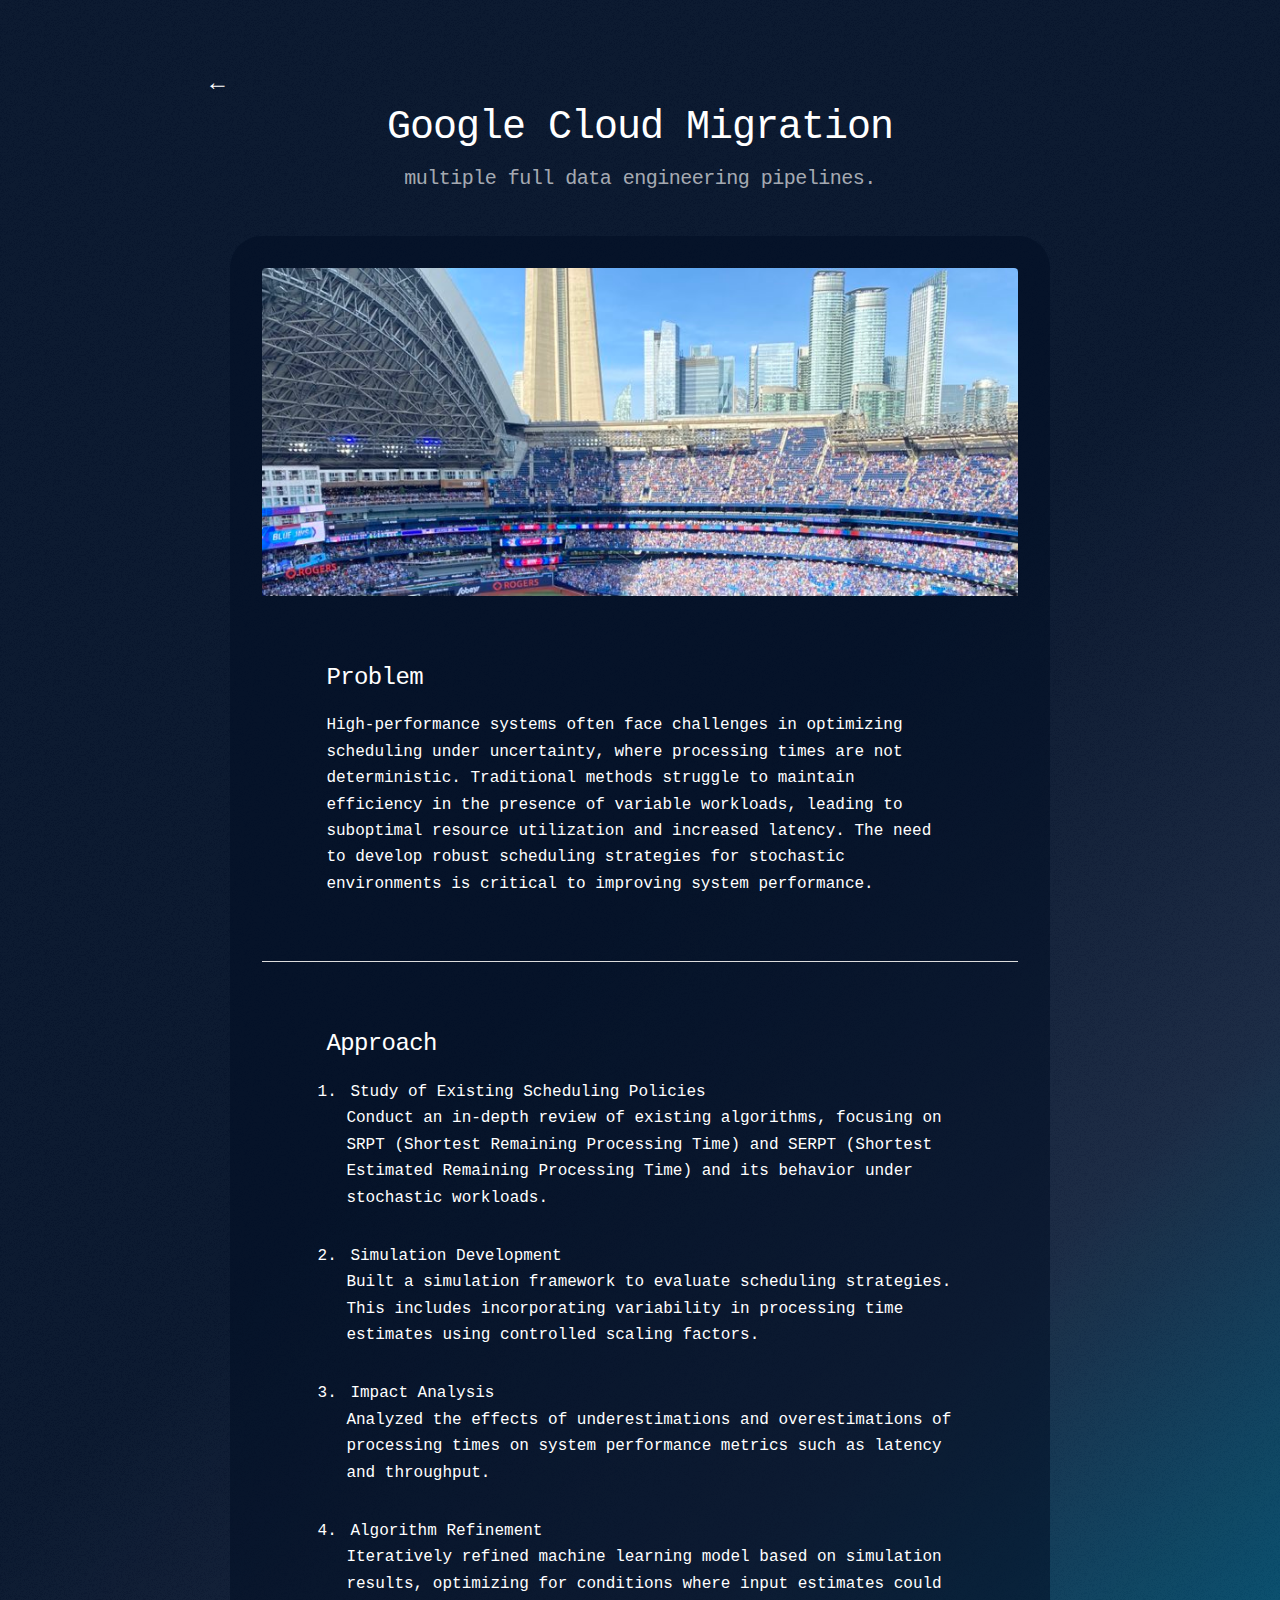
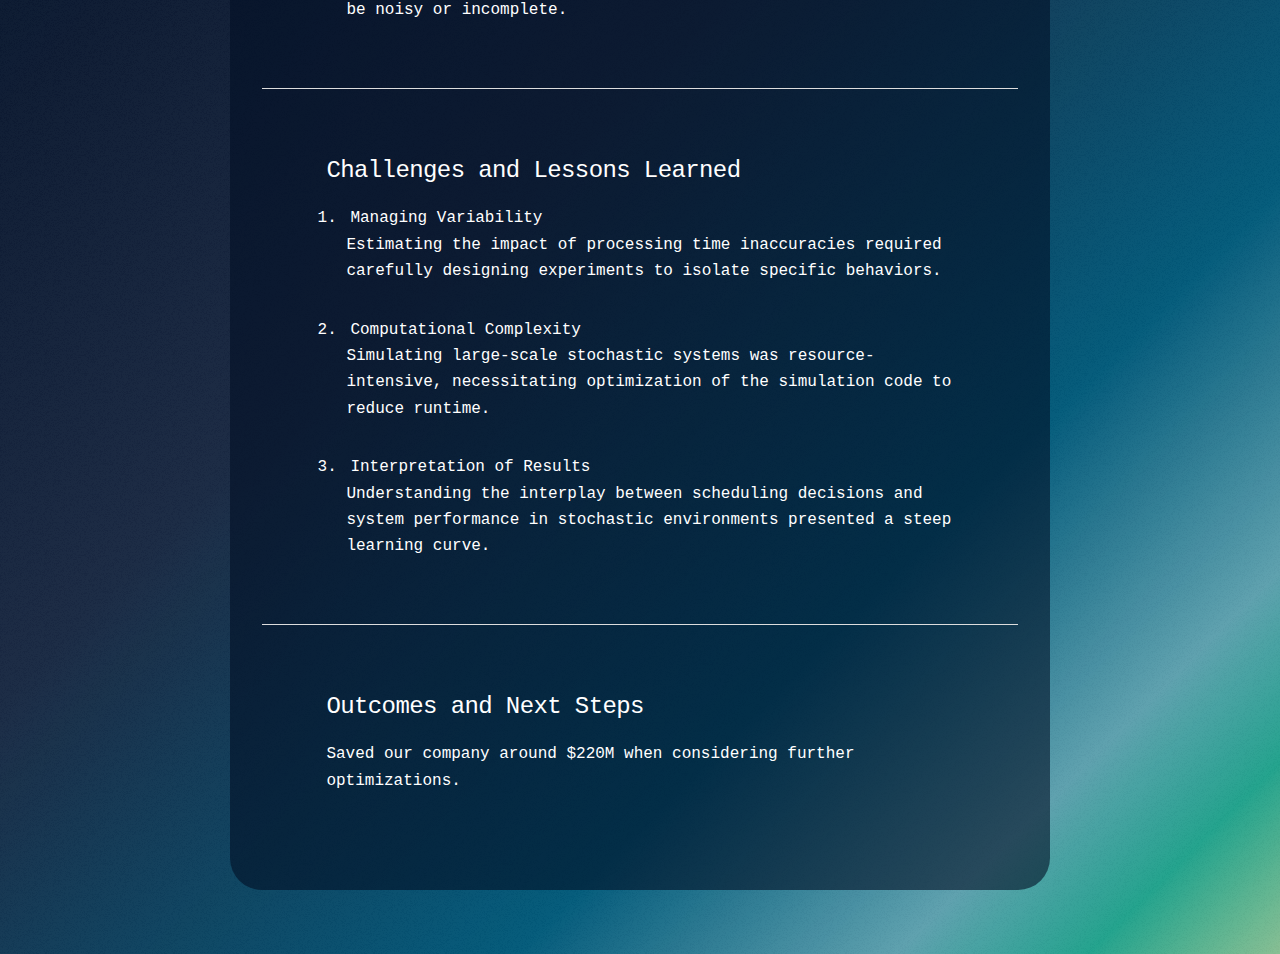
==== commit f01fba60: "description update" ====
--- a/bell.html
+++ b/bell.html
@@ -58,7 +58,7 @@
 							</section>
 							<section id="Outcomes and Next Steps" class="main">
 								<h2>Outcomes and Next Steps</h2>
-								<p>Still in progress!</p>
+								<p>Saved our company around $220M when considering further optimizations.</p>
 								<!-- <h3>Outcomes</h3>
 								<ol>
 									<li><b>Developed Advanced Scheduling Models</b></li>
